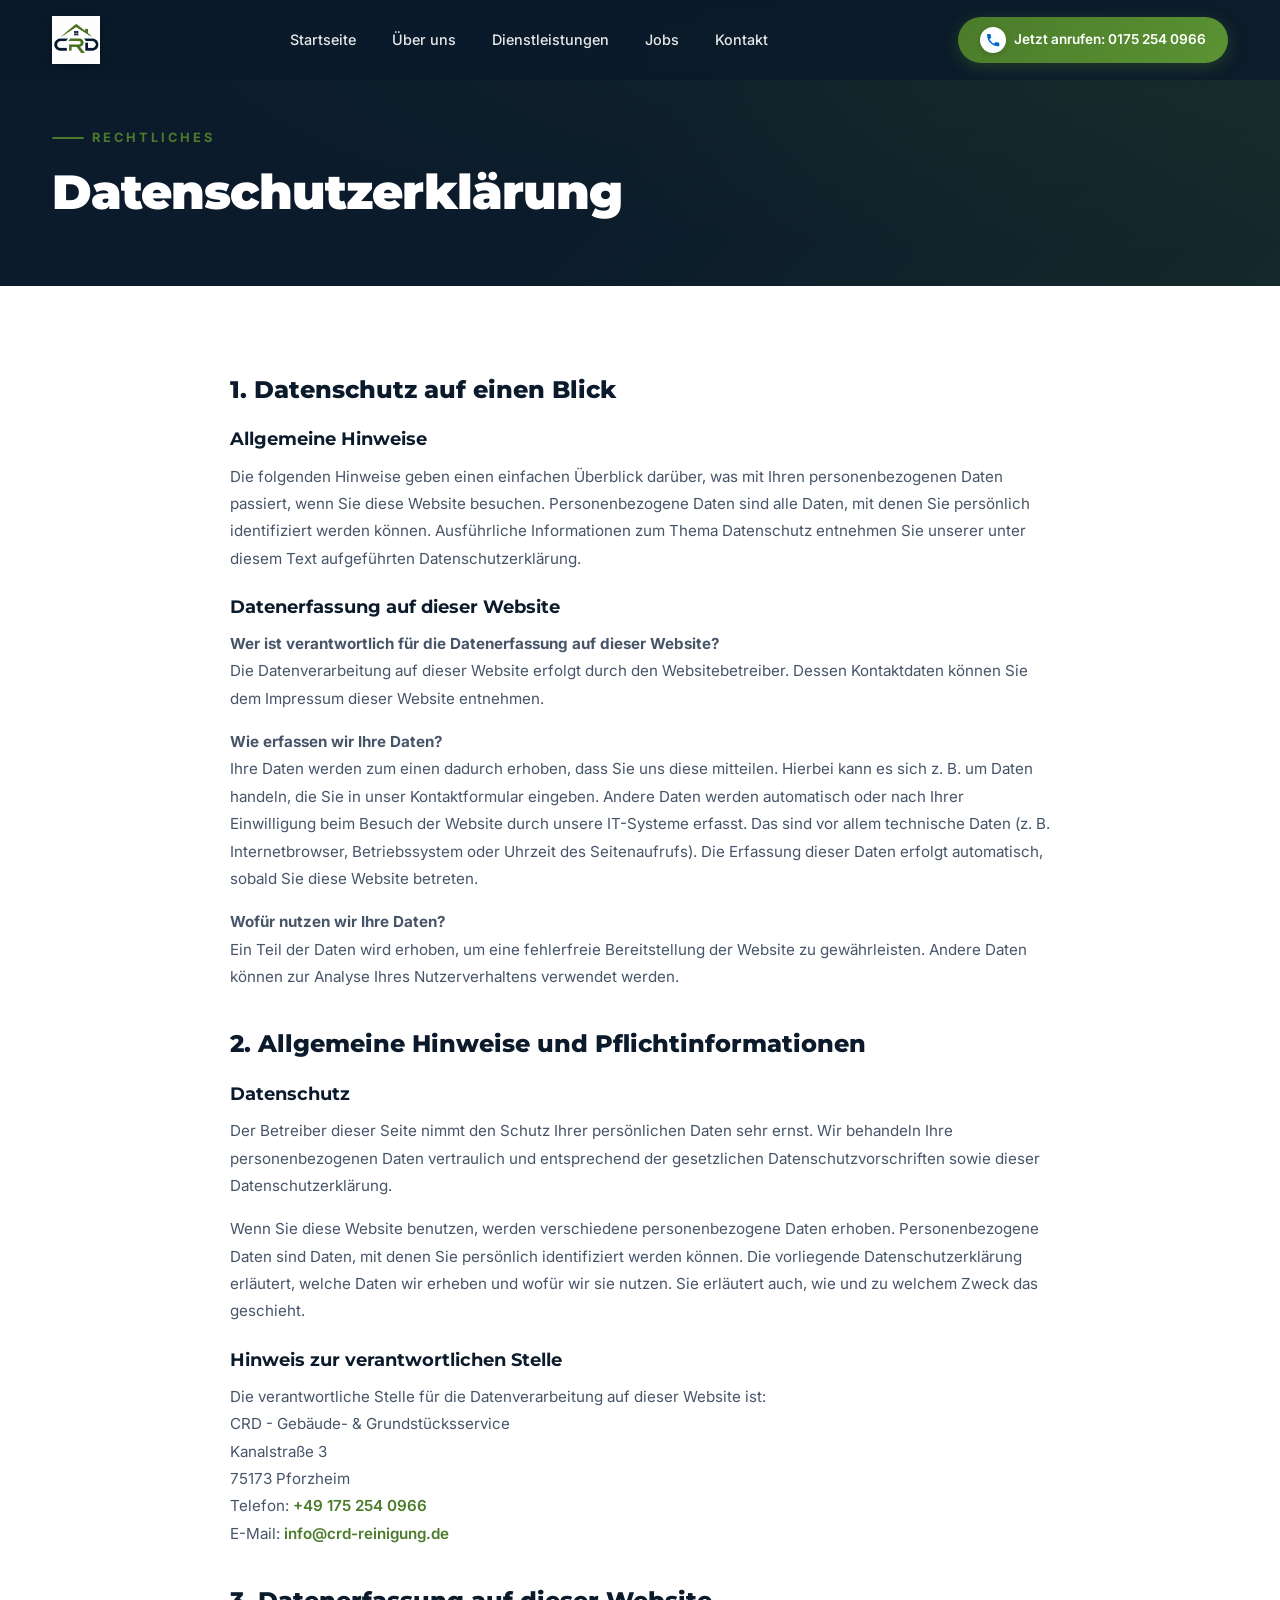
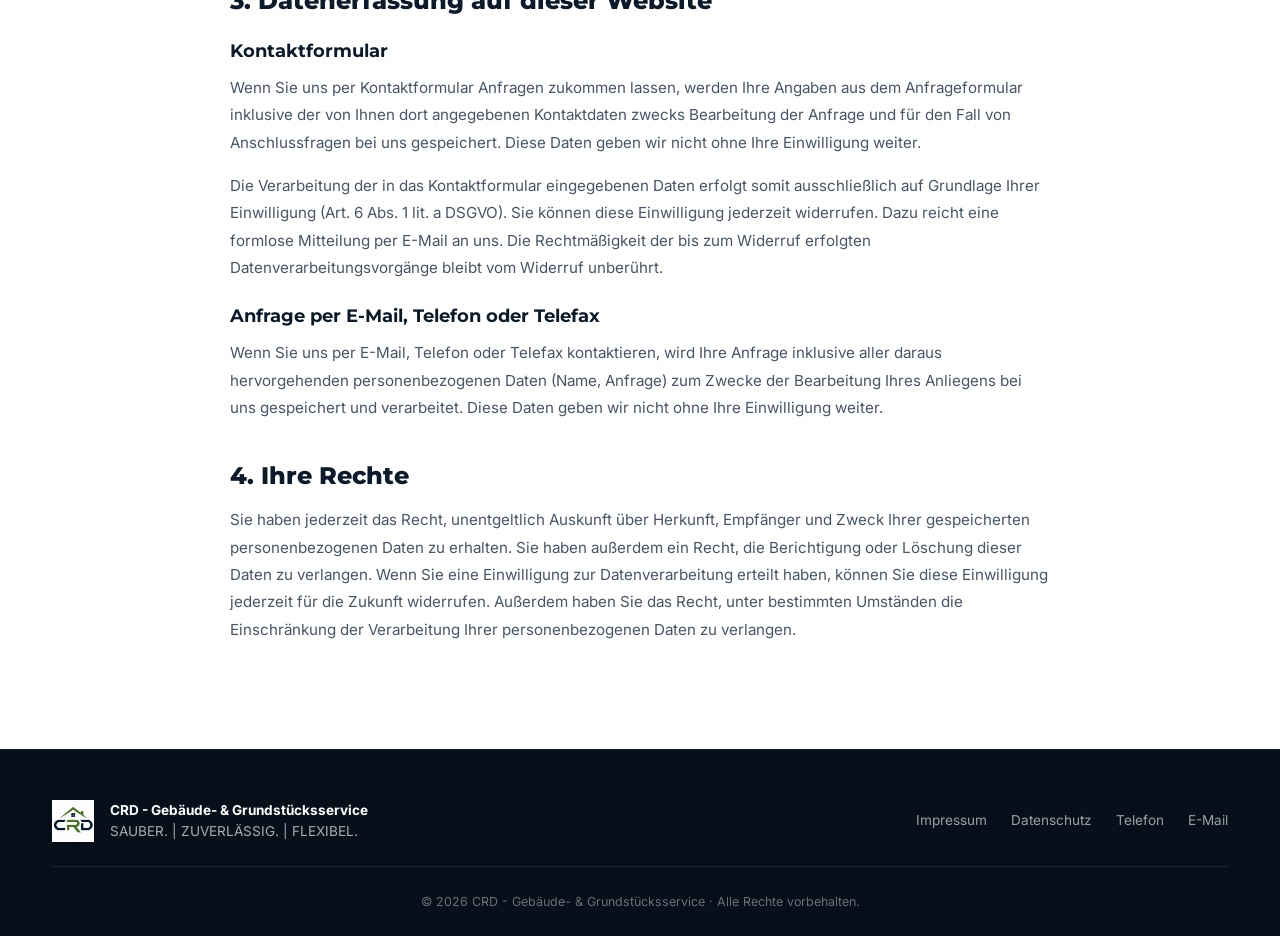
==== datenschutz.html @ 754267f4 "Add files via upload" ====
<!DOCTYPE html>
<html lang="de">
<head>
  <meta charset="UTF-8">
  <meta name="viewport" content="width=device-width, initial-scale=1.0">
  <title>Datenschutz | CRD - Gebäude- & Grundstücksservice</title>
  <meta name="description" content="Datenschutzerklärung der CRD - Gebäude- & Grundstücksservice">
  <meta name="robots" content="index, follow">

  <!-- Favicon -->
  <link rel="icon" type="image/png" href="assets/logo.png">

  <!-- Fonts -->
  <link rel="preconnect" href="https://fonts.googleapis.com">
  <link rel="preconnect" href="https://fonts.gstatic.com" crossorigin>

  <!-- Stylesheet -->
  <link rel="stylesheet" href="style.css">
</head>
<body>

  <!-- ========== HEADER / NAVIGATION ========== -->
  <header class="header" id="header">
    <div class="container">
      <a href="index.html" class="header__logo" aria-label="CRD Startseite">
        <img src="assets/logo.png" alt="CRD Gebäude- & Grundstücksservice Logo" width="180" height="52">
      </a>

      <nav class="header__nav" id="mainNav" aria-label="Hauptnavigation">
        <a href="index.html" class="header__nav-link">Startseite</a>
        <a href="index.html#ueber-uns" class="header__nav-link">Über uns</a>
        <a href="dienstleistungen.html" class="header__nav-link">Dienstleistungen</a>
        <a href="jobs.html" class="header__nav-link">Jobs</a>
        <a href="kontakt.html" class="header__nav-link">Kontakt</a>
      </nav>

      <a href="tel:+491752540966" class="header__cta" id="headerCta">
        <span class="header__cta-icon-bg">
          <svg class="icon-svg icon-phone-blue" viewBox="0 0 24 24"><path d="M6.62 10.79c1.44 2.83 3.76 5.14 6.59 6.59l2.2-2.2c.27-.27.67-.36 1.02-.24 1.12.37 2.33.57 3.57.57.55 0 1 .45 1 1V20c0 .55-.45 1-1 1-9.39 0-17-7.61-17-17 0-.55.45-1 1-1h3.5c.55 0 1 .45 1 1 0 1.25.2 2.45.57 3.57.11.35.03.74-.25 1.02l-2.2 2.2z"/></svg>
        </span>
        Jetzt anrufen: 0175 254 0966
      </a>

      <button class="header__hamburger" id="hamburger" aria-label="Menü öffnen" aria-expanded="false">
        <span></span>
        <span></span>
        <span></span>
      </button>
    </div>
  </header>

  <!-- Nav Overlay -->
  <div class="nav-overlay" id="navOverlay"></div>

  <!-- ========== SUBPAGE HERO ========== -->
  <section class="subpage-hero subpage-hero--small">
    <div class="subpage-hero__bg"></div>
    <div class="container">
      <div class="subpage-hero__content">
        <span class="section-label reveal">Rechtliches</span>
        <h1 class="subpage-hero__title reveal reveal-delay-1">Datenschutzerklärung</h1>
      </div>
    </div>
  </section>

  <!-- ========== DATENSCHUTZ CONTENT ========== -->
  <section class="legal-content">
    <div class="container">
      <div class="legal-content__inner reveal">
        <h2>1. Datenschutz auf einen Blick</h2>
        <h3>Allgemeine Hinweise</h3>
        <p>
          Die folgenden Hinweise geben einen einfachen Überblick darüber, was mit Ihren personenbezogenen Daten passiert, wenn Sie diese Website besuchen. Personenbezogene Daten sind alle Daten, mit denen Sie persönlich identifiziert werden können. Ausführliche Informationen zum Thema Datenschutz entnehmen Sie unserer unter diesem Text aufgeführten Datenschutzerklärung.
        </p>

        <h3>Datenerfassung auf dieser Website</h3>
        <p>
          <strong>Wer ist verantwortlich für die Datenerfassung auf dieser Website?</strong><br>
          Die Datenverarbeitung auf dieser Website erfolgt durch den Websitebetreiber. Dessen Kontaktdaten können Sie dem Impressum dieser Website entnehmen.
        </p>
        <p>
          <strong>Wie erfassen wir Ihre Daten?</strong><br>
          Ihre Daten werden zum einen dadurch erhoben, dass Sie uns diese mitteilen. Hierbei kann es sich z. B. um Daten handeln, die Sie in unser Kontaktformular eingeben. Andere Daten werden automatisch oder nach Ihrer Einwilligung beim Besuch der Website durch unsere IT-Systeme erfasst. Das sind vor allem technische Daten (z. B. Internetbrowser, Betriebssystem oder Uhrzeit des Seitenaufrufs). Die Erfassung dieser Daten erfolgt automatisch, sobald Sie diese Website betreten.
        </p>
        <p>
          <strong>Wofür nutzen wir Ihre Daten?</strong><br>
          Ein Teil der Daten wird erhoben, um eine fehlerfreie Bereitstellung der Website zu gewährleisten. Andere Daten können zur Analyse Ihres Nutzerverhaltens verwendet werden.
        </p>

        <h2>2. Allgemeine Hinweise und Pflichtinformationen</h2>
        <h3>Datenschutz</h3>
        <p>
          Der Betreiber dieser Seite nimmt den Schutz Ihrer persönlichen Daten sehr ernst. Wir behandeln Ihre personenbezogenen Daten vertraulich und entsprechend der gesetzlichen Datenschutzvorschriften sowie dieser Datenschutzerklärung.
        </p>
        <p>
          Wenn Sie diese Website benutzen, werden verschiedene personenbezogene Daten erhoben. Personenbezogene Daten sind Daten, mit denen Sie persönlich identifiziert werden können. Die vorliegende Datenschutzerklärung erläutert, welche Daten wir erheben und wofür wir sie nutzen. Sie erläutert auch, wie und zu welchem Zweck das geschieht.
        </p>

        <h3>Hinweis zur verantwortlichen Stelle</h3>
        <p>
          Die verantwortliche Stelle für die Datenverarbeitung auf dieser Website ist:<br>
          CRD - Gebäude- & Grundstücksservice<br>
          Kanalstraße 3<br>
          75173 Pforzheim<br>
          Telefon: <a href="tel:+491752540966">+49 175 254 0966</a><br>
          E-Mail: <a href="mailto:info@crd-reinigung.de">info@crd-reinigung.de</a>
        </p>

        <h2>3. Datenerfassung auf dieser Website</h2>
        <h3>Kontaktformular</h3>
        <p>
          Wenn Sie uns per Kontaktformular Anfragen zukommen lassen, werden Ihre Angaben aus dem Anfrageformular inklusive der von Ihnen dort angegebenen Kontaktdaten zwecks Bearbeitung der Anfrage und für den Fall von Anschlussfragen bei uns gespeichert. Diese Daten geben wir nicht ohne Ihre Einwilligung weiter.
        </p>
        <p>
          Die Verarbeitung der in das Kontaktformular eingegebenen Daten erfolgt somit ausschließlich auf Grundlage Ihrer Einwilligung (Art. 6 Abs. 1 lit. a DSGVO). Sie können diese Einwilligung jederzeit widerrufen. Dazu reicht eine formlose Mitteilung per E-Mail an uns. Die Rechtmäßigkeit der bis zum Widerruf erfolgten Datenverarbeitungsvorgänge bleibt vom Widerruf unberührt.
        </p>

        <h3>Anfrage per E-Mail, Telefon oder Telefax</h3>
        <p>
          Wenn Sie uns per E-Mail, Telefon oder Telefax kontaktieren, wird Ihre Anfrage inklusive aller daraus hervorgehenden personenbezogenen Daten (Name, Anfrage) zum Zwecke der Bearbeitung Ihres Anliegens bei uns gespeichert und verarbeitet. Diese Daten geben wir nicht ohne Ihre Einwilligung weiter.
        </p>

        <h2>4. Ihre Rechte</h2>
        <p>
          Sie haben jederzeit das Recht, unentgeltlich Auskunft über Herkunft, Empfänger und Zweck Ihrer gespeicherten personenbezogenen Daten zu erhalten. Sie haben außerdem ein Recht, die Berichtigung oder Löschung dieser Daten zu verlangen. Wenn Sie eine Einwilligung zur Datenverarbeitung erteilt haben, können Sie diese Einwilligung jederzeit für die Zukunft widerrufen. Außerdem haben Sie das Recht, unter bestimmten Umständen die Einschränkung der Verarbeitung Ihrer personenbezogenen Daten zu verlangen.
        </p>
      </div>
    </div>
  </section>

  <!-- ========== FOOTER ========== -->
  <footer class="footer" id="footer">
    <div class="container">
      <div class="footer__content">
        <div class="footer__brand">
          <img src="assets/logo.png" alt="CRD Gebäudeverwaltung Logo" width="160" height="48">
          <div class="footer__brand-text">
            <span class="footer__brand-name">CRD - Gebäude- & Grundstücksservice</span>
            SAUBER. | ZUVERLÄSSIG. | FLEXIBEL.
          </div>
        </div>
        <div class="footer__links">
          <a href="impressum.html" class="footer__link">Impressum</a>
          <a href="datenschutz.html" class="footer__link">Datenschutz</a>
          <a href="tel:+491752540966" class="footer__link">Telefon</a>
          <a href="mailto:info@crd-reinigung.de" class="footer__link">E-Mail</a>
        </div>
      </div>
      <div class="footer__bottom">
        &copy; 2026 CRD - Gebäude- & Grundstücksservice · Alle Rechte vorbehalten.
      </div>
    </div>
  </footer>

  <!-- JavaScript -->
  <script src="script.js"></script>
</body>
</html>
---- style.css ----
/* ============================================================
   CRD - Gebäude- & Grundstücksservice | Stylesheet
   ============================================================ */

/* ---------- Google Fonts ---------- */
@import url('https://fonts.googleapis.com/css2?family=Inter:wght@300;400;500;600;700;800;900&family=Montserrat:wght@400;600;700;800;900&display=swap');

/* ---------- CSS Custom Properties ---------- */
:root {
  /* Colors - Colors from CRD Logo & Brand Guide */
  --clr-primary: #0B1B2B;          /* Dark Navy Blue from logo */
  --clr-primary-dark: #06101B;
  --clr-primary-light: #162E45;
  
  --clr-accent: #4B7B2A;           /* Dark Green accent from logo */
  --clr-accent-light: #5B9334;
  --clr-accent-dark: #385D1F;
  --clr-accent-glow: rgba(75, 123, 42, 0.25);

  --clr-phone-blue: #0066CC;       /* Specific Blue for Phone Icons */
  --clr-phone-blue-hover: #0052A3;

  --clr-white: #FFFFFF;
  --clr-offwhite: #F4F6F8;
  --clr-gray-100: #EBF0F5;
  --clr-gray-200: #DFE5EB;
  --clr-gray-300: #CBD5E1;
  --clr-gray-400: #94A3B8;
  --clr-gray-500: #64748B;
  --clr-gray-600: #475569;
  --clr-gray-700: #334155;
  --clr-gray-800: #1E293B;

  --clr-text: #1E293B;
  --clr-text-light: #475569;
  --clr-text-muted: #64748B;

  /* Typography */
  --ff-heading: 'Montserrat', 'Inter', sans-serif;
  --ff-body: 'Inter', 'Segoe UI', sans-serif;

  /* Spacing */
  --section-py: clamp(4rem, 7vw, 6.5rem);
  --container-px: clamp(1rem, 4vw, 2rem);
  --container-max: 1240px;

  /* Borders & Radii */
  --radius-sm: 6px;
  --radius-md: 12px;
  --radius-lg: 20px;
  --radius-xl: 28px;
  --radius-round: 50%;

  /* Shadows */
  --shadow-sm: 0 2px 8px rgba(11, 27, 43, 0.06);
  --shadow-md: 0 4px 20px rgba(11, 27, 43, 0.08);
  --shadow-lg: 0 10px 40px rgba(11, 27, 43, 0.12);
  --shadow-xl: 0 20px 60px rgba(11, 27, 43, 0.18);
  --shadow-accent: 0 8px 32px rgba(75, 123, 42, 0.25);

  /* Transitions */
  --transition-fast: 0.2s cubic-bezier(0.4, 0, 0.2, 1);
  --transition-base: 0.3s cubic-bezier(0.4, 0, 0.2, 1);
  --transition-slow: 0.5s cubic-bezier(0.4, 0, 0.2, 1);
}

/* ---------- Reset & Base ---------- */
*,
*::before,
*::after {
  box-sizing: border-box;
  margin: 0;
  padding: 0;
}

html {
  scroll-behavior: smooth;
  scroll-padding-top: 80px;
  -webkit-font-smoothing: antialiased;
  -moz-osx-font-smoothing: grayscale;
}

body {
  font-family: var(--ff-body);
  font-size: 16px;
  line-height: 1.7;
  color: var(--clr-text);
  background: var(--clr-white);
  overflow-x: hidden;
}

img {
  max-width: 100%;
  height: auto;
  display: block;
}

a {
  text-decoration: none;
  color: inherit;
  transition: color var(--transition-fast);
}

ul {
  list-style: none;
}

h1, h2, h3, h4, h5, h6 {
  font-family: var(--ff-heading);
  font-weight: 700;
  line-height: 1.2;
  color: var(--clr-primary);
}

/* SVG Icon Helper */
.icon-svg {
  display: inline-block;
  vertical-align: middle;
  fill: currentColor;
  width: 1.2em;
  height: 1.2em;
  flex-shrink: 0;
}

.icon-phone-blue {
  color: var(--clr-phone-blue) !important;
  filter: drop-shadow(0 2px 4px rgba(0, 102, 204, 0.2));
}

.icon-mail-sharp {
  color: var(--clr-accent-light);
  filter: drop-shadow(0 2px 6px rgba(75, 123, 42, 0.3));
}

/* ---------- Utility ---------- */
.container {
  width: 100%;
  max-width: var(--container-max);
  margin: 0 auto;
  padding: 0 var(--container-px);
}

.section-label {
  display: inline-flex;
  align-items: center;
  gap: 8px;
  font-size: 0.8rem;
  font-weight: 700;
  letter-spacing: 3px;
  text-transform: uppercase;
  color: var(--clr-accent);
  margin-bottom: 1rem;
}

.section-label::before {
  content: '';
  display: inline-block;
  width: 32px;
  height: 2px;
  background: var(--clr-accent);
  border-radius: 2px;
}

.section-title {
  font-size: clamp(1.8rem, 4vw, 2.7rem);
  font-weight: 800;
  margin-bottom: 1rem;
  color: var(--clr-primary);
  letter-spacing: -0.01em;
}

.section-subtitle {
  font-size: clamp(1rem, 2vw, 1.15rem);
  color: var(--clr-text-light);
  max-width: 680px;
  line-height: 1.8;
}

.text-accent {
  color: var(--clr-accent);
}

.text-center {
  text-align: center;
}

.mx-auto {
  margin-left: auto;
  margin-right: auto;
}

/* ---------- Scroll Animations ---------- */
.reveal {
  opacity: 0;
  transform: translateY(40px);
  transition: opacity 0.7s cubic-bezier(0.4, 0, 0.2, 1),
              transform 0.7s cubic-bezier(0.4, 0, 0.2, 1);
}

.reveal.from-left {
  transform: translateX(-60px);
}

.reveal.from-right {
  transform: translateX(60px);
}

.reveal.from-bottom {
  transform: translateY(60px);
}

.reveal.scale-in {
  transform: scale(0.92);
}

.reveal.visible {
  opacity: 1;
  transform: translateY(0) translateX(0) scale(1);
}

.reveal-delay-1 { transition-delay: 0.1s; }
.reveal-delay-2 { transition-delay: 0.2s; }
.reveal-delay-3 { transition-delay: 0.3s; }
.reveal-delay-4 { transition-delay: 0.4s; }
.reveal-delay-5 { transition-delay: 0.5s; }
.reveal-delay-6 { transition-delay: 0.6s; }

/* ---------- Buttons ---------- */
.btn {
  display: inline-flex;
  align-items: center;
  justify-content: center;
  gap: 10px;
  padding: 14px 32px;
  font-family: var(--ff-body);
  font-size: 0.95rem;
  font-weight: 600;
  border: none;
  border-radius: var(--radius-xl);
  cursor: pointer;
  transition: all var(--transition-base);
  white-space: nowrap;
  min-height: 48px;
  position: relative;
  overflow: hidden;
}

.btn::before {
  content: '';
  position: absolute;
  inset: 0;
  background: linear-gradient(135deg, rgba(255,255,255,0.25), transparent);
  opacity: 0;
  transition: opacity var(--transition-fast);
}

.btn:hover::before {
  opacity: 1;
}

.btn-primary {
  background: linear-gradient(135deg, var(--clr-accent), var(--clr-accent-light));
  color: var(--clr-white);
  box-shadow: var(--shadow-accent);
}

.btn-primary:hover {
  transform: translateY(-2px);
  box-shadow: 0 12px 36px rgba(75, 123, 42, 0.4);
}

.btn-primary:active {
  transform: translateY(0);
}

.btn-outline {
  background: rgba(255, 255, 255, 0.05);
  color: var(--clr-white);
  border: 2px solid rgba(255, 255, 255, 0.4);
  backdrop-filter: blur(4px);
}

.btn-outline:hover {
  background: rgba(255, 255, 255, 0.15);
  border-color: var(--clr-white);
  transform: translateY(-2px);
}

.btn-outline-dark {
  background: transparent;
  color: var(--clr-primary);
  border: 2px solid var(--clr-gray-300);
}

.btn-outline-dark:hover {
  border-color: var(--clr-accent);
  color: var(--clr-accent);
  transform: translateY(-2px);
}

.btn-icon-mail {
  display: inline-flex;
  align-items: center;
  justify-content: center;
  width: 28px;
  height: 28px;
  background: rgba(255, 255, 255, 0.2);
  border-radius: 50%;
  box-shadow: 0 2px 8px rgba(0, 0, 0, 0.15);
  transition: transform var(--transition-fast);
}

.btn:hover .btn-icon-mail {
  transform: scale(1.1);
}

/* ============================================================
   HEADER / NAVIGATION
   ============================================================ */
.header {
  position: fixed;
  top: 0;
  left: 0;
  right: 0;
  z-index: 1000;
  transition: all var(--transition-base);
  padding: 16px 0;
  background: rgba(11, 27, 43, 0.85);
  backdrop-filter: blur(12px);
}

.header.scrolled {
  background: rgba(11, 27, 43, 0.96);
  backdrop-filter: blur(20px) saturate(180%);
  padding: 10px 0;
  box-shadow: 0 4px 30px rgba(0, 0, 0, 0.25);
}

.header .container {
  display: flex;
  align-items: center;
  justify-content: space-between;
}

.header__logo {
  display: flex;
  align-items: center;
}

.header__logo img {
  height: 48px;
  width: auto;
  transition: height var(--transition-base);
  filter: drop-shadow(0 2px 6px rgba(0,0,0,0.3));
}

.header.scrolled .header__logo img {
  height: 40px;
}

.header__nav {
  display: flex;
  align-items: center;
  gap: 4px;
}

.header__nav-link {
  font-size: 0.9rem;
  font-weight: 500;
  color: rgba(255, 255, 255, 0.9);
  padding: 8px 16px;
  border-radius: var(--radius-sm);
  transition: all var(--transition-fast);
  position: relative;
}

.header__nav-link:hover,
.header__nav-link.active {
  color: var(--clr-white);
  background: rgba(255, 255, 255, 0.12);
}

.header__nav-link::after {
  content: '';
  position: absolute;
  bottom: 2px;
  left: 50%;
  width: 0;
  height: 2px;
  background: var(--clr-accent-light);
  transition: all var(--transition-base);
  transform: translateX(-50%);
  border-radius: 2px;
}

.header__nav-link:hover::after,
.header__nav-link.active::after {
  width: 60%;
}

.header__cta {
  display: inline-flex;
  align-items: center;
  gap: 8px;
  padding: 10px 22px;
  background: linear-gradient(135deg, var(--clr-accent), var(--clr-accent-light));
  color: var(--clr-white);
  font-weight: 600;
  font-size: 0.85rem;
  border-radius: var(--radius-xl);
  transition: all var(--transition-base);
  box-shadow: 0 4px 16px rgba(75, 123, 42, 0.35);
  white-space: nowrap;
}

.header__cta:hover {
  transform: translateY(-2px);
  box-shadow: 0 8px 26px rgba(75, 123, 42, 0.45);
}

.header__cta-icon-bg {
  display: inline-flex;
  align-items: center;
  justify-content: center;
  width: 26px;
  height: 26px;
  background: var(--clr-white);
  border-radius: 50%;
  box-shadow: 0 2px 6px rgba(0, 0, 0, 0.15);
}

/* Mobile Menu Toggle */
.header__hamburger {
  display: none;
  flex-direction: column;
  gap: 5px;
  background: none;
  border: none;
  cursor: pointer;
  padding: 8px;
  z-index: 1001;
}

.header__hamburger span {
  display: block;
  width: 26px;
  height: 2px;
  background: var(--clr-white);
  border-radius: 2px;
  transition: all var(--transition-base);
}

.header__hamburger.active span:nth-child(1) {
  transform: rotate(45deg) translate(5px, 5px);
}

.header__hamburger.active span:nth-child(2) {
  opacity: 0;
  transform: scaleX(0);
}

.header__hamburger.active span:nth-child(3) {
  transform: rotate(-45deg) translate(5px, -5px);
}

/* ============================================================
   HERO SECTION
   ============================================================ */
.hero {
  position: relative;
  min-height: 100vh;
  display: flex;
  align-items: center;
  background: var(--clr-primary);
  overflow: hidden;
}

.hero__bg {
  position: absolute;
  inset: 0;
  z-index: 0;
}

.hero__bg img {
  width: 100%;
  height: 100%;
  object-fit: cover;
  opacity: 0.32;
  filter: contrast(1.1) brightness(0.65);
}

.hero__overlay {
  position: absolute;
  inset: 0;
  background: linear-gradient(
    135deg,
    rgba(11, 27, 43, 0.94) 0%,
    rgba(11, 27, 43, 0.8) 50%,
    rgba(75, 123, 42, 0.2) 100%
  );
  z-index: 1;
}

.hero__content {
  position: relative;
  z-index: 2;
  max-width: 820px;
  padding-top: 110px;
  padding-bottom: 60px;
}

.hero__badge {
  display: inline-flex;
  align-items: center;
  gap: 8px;
  padding: 8px 20px;
  background: rgba(75, 123, 42, 0.2);
  border: 1px solid rgba(91, 147, 52, 0.35);
  border-radius: var(--radius-xl);
  color: var(--clr-accent-light);
  font-size: 0.82rem;
  font-weight: 700;
  letter-spacing: 2px;
  text-transform: uppercase;
  margin-bottom: 1.5rem;
  backdrop-filter: blur(8px);
}

.hero__badge-dot {
  width: 8px;
  height: 8px;
  background: var(--clr-accent-light);
  border-radius: 50%;
  animation: pulse 2s ease-in-out infinite;
}

@keyframes pulse {
  0%, 100% { opacity: 1; transform: scale(1); }
  50% { opacity: 0.4; transform: scale(1.5); }
}

.hero__title {
  font-size: clamp(2rem, 4.5vw, 3.4rem);
  font-weight: 900;
  color: var(--clr-white);
  line-height: 1.15;
  margin-bottom: 1.5rem;
  letter-spacing: -0.02em;
}

.hero__title-highlight {
  background: linear-gradient(135deg, var(--clr-accent-light), #7CB342);
  -webkit-background-clip: text;
  -webkit-text-fill-color: transparent;
  background-clip: text;
}

.hero__subtitle {
  font-size: clamp(1rem, 2vw, 1.2rem);
  color: rgba(255, 255, 255, 0.82);
  line-height: 1.8;
  margin-bottom: 2.5rem;
  max-width: 620px;
}

.hero__actions {
  display: flex;
  flex-wrap: wrap;
  gap: 16px;
  margin-bottom: 3rem;
}

.hero__stats {
  display: flex;
  gap: 48px;
  padding-top: 2rem;
  border-top: 1px solid rgba(255, 255, 255, 0.12);
}

.hero__stat {
  text-align: left;
}

.hero__stat-number {
  font-family: var(--ff-heading);
  font-size: 2rem;
  font-weight: 800;
  color: var(--clr-accent-light);
  display: block;
}

.hero__stat-label {
  font-size: 0.8rem;
  color: rgba(255, 255, 255, 0.6);
  text-transform: uppercase;
  letter-spacing: 1px;
  margin-top: 4px;
}

/* ============================================================
   ABOUT & ADVANTAGES COMBINED SECTION
   ============================================================ */
.about {
  padding: var(--section-py) 0;
  background: var(--clr-white);
}

.about__intro-grid {
  display: grid;
  grid-template-columns: 1fr 1.1fr;
  gap: 60px;
  align-items: center;
  margin-bottom: 5rem;
}

.about__image-wrapper {
  position: relative;
}

.about__image {
  border-radius: var(--radius-lg);
  overflow: hidden;
  box-shadow: var(--shadow-lg);
  position: relative;
}

.about__image img {
  width: 100%;
  height: 420px;
  object-fit: cover;
}

.about__image-accent {
  position: absolute;
  bottom: -20px;
  right: -20px;
  width: 150px;
  height: 150px;
  background: linear-gradient(135deg, var(--clr-primary), var(--clr-primary-light));
  border: 3px solid var(--clr-accent);
  border-radius: var(--radius-lg);
  display: flex;
  flex-direction: column;
  align-items: center;
  justify-content: center;
  color: var(--clr-white);
  box-shadow: var(--shadow-xl);
  z-index: 2;
  text-align: center;
  padding: 12px;
}

.about__image-accent-number {
  font-family: var(--ff-heading);
  font-size: 2rem;
  font-weight: 900;
  line-height: 1;
  color: var(--clr-accent-light);
}

.about__image-accent-text {
  font-size: 0.75rem;
  font-weight: 700;
  text-transform: uppercase;
  letter-spacing: 1px;
  margin-top: 6px;
  color: var(--clr-gray-200);
}

.about__content {
  padding-left: 10px;
}

.about__text-highlight {
  font-size: 1.08rem;
  color: var(--clr-primary);
  font-weight: 500;
  line-height: 1.9;
  margin-bottom: 1.5rem;
}

/* Integrated Advantages Grid inside About */
.about__advantages {
  margin-top: 3.5rem;
  padding-top: 3.5rem;
  border-top: 1px solid var(--clr-gray-200);
}

.about__advantages-title {
  font-size: 1.6rem;
  font-weight: 800;
  color: var(--clr-primary);
  margin-bottom: 2rem;
  text-align: center;
}

.advantages-grid {
  display: grid;
  grid-template-columns: repeat(auto-fill, minmax(320px, 1fr));
  gap: 24px;
}

.advantage-card {
  background: var(--clr-offwhite);
  border: 1px solid var(--clr-gray-200);
  border-radius: var(--radius-md);
  padding: 28px 24px;
  transition: all var(--transition-base);
}

.advantage-card:hover {
  transform: translateY(-4px);
  box-shadow: var(--shadow-md);
  border-color: var(--clr-accent);
  background: var(--clr-white);
}

.advantage-card__header {
  display: flex;
  align-items: center;
  gap: 14px;
  margin-bottom: 12px;
}

.advantage-card__icon {
  width: 44px;
  height: 44px;
  background: linear-gradient(135deg, rgba(75, 123, 42, 0.12), rgba(75, 123, 42, 0.04));
  border-radius: var(--radius-sm);
  display: flex;
  align-items: center;
  justify-content: center;
  font-size: 1.25rem;
  color: var(--clr-accent);
  border: 1px solid rgba(75, 123, 42, 0.2);
  flex-shrink: 0;
}

.advantage-card__title {
  font-size: 1.05rem;
  font-weight: 700;
  color: var(--clr-primary);
}

.advantage-card__text {
  font-size: 0.9rem;
  color: var(--clr-text-light);
  line-height: 1.65;
}

/* ============================================================
   SPECIALTIES SECTION
   ============================================================ */
.specialties {
  padding: var(--section-py) 0;
  background: var(--clr-offwhite);
}

.specialties__layout {
  display: grid;
  grid-template-columns: 1fr 1.1fr;
  gap: 56px;
  align-items: center;
}

.specialties__text {
  font-size: 1.05rem;
  color: var(--clr-text-light);
  line-height: 1.85;
  margin-top: 1rem;
}

.specialties__text strong {
  color: var(--clr-primary);
  font-weight: 600;
}

.specialties__media-grid {
  display: grid;
  grid-template-columns: 1fr 1fr;
  gap: 20px;
}

.specialties__media-item {
  margin: 0;
}

.specialties__media-image {
  border-radius: var(--radius-lg);
  overflow: hidden;
  box-shadow: var(--shadow-lg);
  border: 1px solid var(--clr-gray-200);
}

.specialties__media-image img {
  width: 100%;
  height: 220px;
  object-fit: cover;
  transition: transform var(--transition-slow);
}

.specialties__media-item:hover .specialties__media-image img {
  transform: scale(1.04);
}

.specialties__media-caption {
  margin-top: 12px;
  font-size: 0.85rem;
  font-weight: 600;
  color: var(--clr-primary);
  line-height: 1.5;
  text-align: center;
}

/* ============================================================
   ADVANTAGES SECTION (standalone)
   ============================================================ */
.advantages {
  padding: var(--section-py) 0;
  background: var(--clr-white);
}

.advantages .about__advantages {
  margin-top: 0;
  padding-top: 0;
  border-top: none;
}

/* ============================================================
   SERVICES SECTION
   ============================================================ */
.services {
  padding: var(--section-py) 0;
  background: var(--clr-offwhite);
  position: relative;
}

.services__header {
  text-align: center;
  margin-bottom: 3.5rem;
}

.services__header .section-subtitle {
  margin: 0 auto;
}

.services__grid {
  display: grid;
  grid-template-columns: repeat(auto-fill, minmax(340px, 1fr));
  gap: 24px;
}

.service-card {
  background: var(--clr-white);
  border-radius: var(--radius-lg);
  padding: 36px 30px;
  transition: all var(--transition-base);
  border: 1px solid var(--clr-gray-200);
  position: relative;
  overflow: hidden;
  display: flex;
  flex-direction: column;
}

.service-card::before {
  content: '';
  position: absolute;
  top: 0;
  left: 0;
  right: 0;
  height: 4px;
  background: linear-gradient(90deg, var(--clr-accent), var(--clr-accent-light));
  transform: scaleX(0);
  transform-origin: left;
  transition: transform var(--transition-base);
}

.service-card:hover {
  transform: translateY(-6px);
  box-shadow: var(--shadow-xl);
  border-color: transparent;
}

.service-card:hover::before {
  transform: scaleX(1);
}

.service-card__icon {
  width: 60px;
  height: 60px;
  background: linear-gradient(135deg, rgba(75, 123, 42, 0.1), rgba(75, 123, 42, 0.03));
  border-radius: var(--radius-md);
  display: flex;
  align-items: center;
  justify-content: center;
  font-size: 1.75rem;
  margin-bottom: 1.25rem;
  transition: all var(--transition-base);
  border: 1px solid rgba(75, 123, 42, 0.15);
}

.service-card:hover .service-card__icon {
  background: linear-gradient(135deg, var(--clr-accent), var(--clr-accent-light));
  border-color: transparent;
  color: var(--clr-white);
  box-shadow: var(--shadow-accent);
  transform: scale(1.05);
}

.service-card__title {
  font-size: 1.18rem;
  font-weight: 700;
  margin-bottom: 0.75rem;
  color: var(--clr-primary);
}

.service-card__text {
  font-size: 0.92rem;
  color: var(--clr-text-light);
  line-height: 1.7;
  flex-grow: 1;
}

.service-card__footer {
  margin-top: 1.25rem;
  padding-top: 1rem;
  border-top: 1px solid var(--clr-gray-100);
}

.service-card__link {
  display: inline-flex;
  align-items: center;
  gap: 6px;
  font-size: 0.88rem;
  font-weight: 600;
  color: var(--clr-accent);
  transition: gap var(--transition-fast);
}

.service-card:hover .service-card__link {
  gap: 10px;
}

/* ============================================================
   JOBS SECTION (NEW)
   ============================================================ */
.jobs {
  padding: var(--section-py) 0;
  background: var(--clr-primary);
  color: var(--clr-white);
  position: relative;
  overflow: hidden;
}

.jobs__deco {
  position: absolute;
  border-radius: 50%;
  opacity: 0.05;
  background: var(--clr-accent);
  width: 400px;
  height: 400px;
  top: -100px;
  right: -100px;
}

.jobs .section-label {
  color: var(--clr-accent-light);
}

.jobs .section-label::before {
  background: var(--clr-accent-light);
}

.jobs .section-title {
  color: var(--clr-white);
}

.jobs .section-subtitle {
  color: rgba(255, 255, 255, 0.75);
}

.jobs__grid {
  display: grid;
  grid-template-columns: 1fr 1fr;
  gap: 40px;
  margin-top: 3.5rem;
  align-items: center;
}

.jobs__card {
  background: rgba(255, 255, 255, 0.06);
  border: 1px solid rgba(255, 255, 255, 0.12);
  border-radius: var(--radius-lg);
  padding: 40px;
  backdrop-filter: blur(10px);
}

.jobs__card-title {
  font-size: 1.4rem;
  color: var(--clr-white);
  margin-bottom: 1rem;
}

.jobs__card-text {
  font-size: 0.95rem;
  color: rgba(255, 255, 255, 0.8);
  line-height: 1.8;
  margin-bottom: 1.5rem;
}

.jobs__list {
  margin-bottom: 2rem;
}

.jobs__list-item {
  display: flex;
  align-items: center;
  gap: 10px;
  font-size: 0.92rem;
  color: rgba(255, 255, 255, 0.9);
  margin-bottom: 10px;
}

.jobs__list-icon {
  color: var(--clr-accent-light);
  font-weight: bold;
}

/* ============================================================
   CONTACT SECTION
   ============================================================ */
.contact {
  padding: var(--section-py) 0;
  background: var(--clr-offwhite);
}

.contact__grid {
  display: grid;
  grid-template-columns: 1fr 1.25fr;
  gap: 48px;
  align-items: start;
}

/* Modern Contact Info Card */
.contact__info-card {
  background: var(--clr-white);
  border-radius: var(--radius-lg);
  padding: 40px;
  box-shadow: var(--shadow-lg);
  border: 1px solid var(--clr-gray-200);
}

.contact__logo-wrapper {
  margin-bottom: 2rem;
  padding-bottom: 1.5rem;
  border-bottom: 1px solid var(--clr-gray-200);
}

.contact__logo-wrapper img {
  height: 52px;
  width: auto;
}

.contact__info-title {
  font-size: 1.25rem;
  font-weight: 700;
  color: var(--clr-primary);
  margin-bottom: 1.5rem;
}

.contact__info-list {
  display: flex;
  flex-direction: column;
  gap: 20px;
}

.contact__info-item {
  display: flex;
  align-items: flex-start;
  gap: 16px;
}

.contact__info-icon-box {
  width: 48px;
  height: 48px;
  background: linear-gradient(135deg, var(--clr-offwhite), var(--clr-gray-100));
  border-radius: var(--radius-md);
  display: flex;
  align-items: center;
  justify-content: center;
  flex-shrink: 0;
  border: 1px solid var(--clr-gray-200);
  box-shadow: var(--shadow-sm);
}

.contact__info-label {
  font-size: 0.78rem;
  color: var(--clr-text-muted);
  text-transform: uppercase;
  letter-spacing: 1px;
  font-weight: 700;
  margin-bottom: 2px;
}

.contact__info-val {
  font-size: 1rem;
  font-weight: 600;
  color: var(--clr-primary);
}

.contact__info-val a {
  color: var(--clr-primary);
  transition: color var(--transition-fast);
}

.contact__info-val a:hover {
  color: var(--clr-accent);
}

/* Form Styling */
.contact__form-wrapper {
  background: var(--clr-white);
  border-radius: var(--radius-lg);
  padding: 40px;
  box-shadow: var(--shadow-lg);
  border: 1px solid var(--clr-gray-200);
}

.contact__form-title {
  font-size: 1.4rem;
  font-weight: 700;
  margin-bottom: 0.5rem;
  color: var(--clr-primary);
}

.contact__form-subtitle {
  font-size: 0.9rem;
  color: var(--clr-text-muted);
  margin-bottom: 2rem;
}

.form-row {
  display: grid;
  grid-template-columns: 1fr 1fr;
  gap: 16px;
  margin-bottom: 16px;
}

.form-group {
  margin-bottom: 16px;
}

.form-group label {
  display: block;
  font-size: 0.82rem;
  font-weight: 600;
  color: var(--clr-text);
  margin-bottom: 6px;
}

.form-group label span {
  color: var(--clr-accent);
}

.form-control {
  width: 100%;
  padding: 12px 16px;
  font-family: var(--ff-body);
  font-size: 0.92rem;
  color: var(--clr-text);
  background: var(--clr-offwhite);
  border: 2px solid var(--clr-gray-200);
  border-radius: var(--radius-md);
  transition: all var(--transition-fast);
  outline: none;
}

.form-control:focus {
  border-color: var(--clr-accent);
  background: var(--clr-white);
  box-shadow: 0 0 0 4px var(--clr-accent-glow);
}

textarea.form-control {
  resize: vertical;
  min-height: 120px;
}

select.form-control {
  cursor: pointer;
  appearance: none;
  background-image: url("data:image/svg+xml,%3Csvg xmlns='http://www.w3.org/2000/svg' width='12' height='12' viewBox='0 0 24 24' fill='none' stroke='%236c757d' stroke-width='2' stroke-linecap='round' stroke-linejoin='round'%3E%3Cpath d='M6 9l6 6 6-6'/%3E%3C/svg%3E");
  background-repeat: no-repeat;
  background-position: right 14px center;
  padding-right: 40px;
}

.form-submit {
  margin-top: 8px;
}

.form-submit .btn {
  width: 100%;
  padding: 16px;
  font-size: 1rem;
}

/* Form Success */
.form-success {
  display: none;
  text-align: center;
  padding: 40px 20px;
}

.form-success.show {
  display: block;
  animation: fadeInUp 0.5s ease-out;
}

.form-success__icon {
  font-size: 3rem;
  margin-bottom: 1rem;
}

/* ============================================================
   FLOATING EMAIL WIDGET
   ============================================================ */
.floating-widget {
  position: fixed;
  bottom: 28px;
  right: 28px;
  z-index: 999;
}

.floating-widget__btn {
  width: 60px;
  height: 60px;
  border-radius: var(--radius-round);
  background: linear-gradient(135deg, var(--clr-accent), var(--clr-accent-light));
  color: var(--clr-white);
  border: none;
  cursor: pointer;
  display: flex;
  align-items: center;
  justify-content: center;
  font-size: 1.4rem;
  box-shadow: 0 6px 24px rgba(75, 123, 42, 0.45);
  transition: all var(--transition-base);
  position: relative;
}

.floating-widget__btn:hover {
  transform: scale(1.1) translateY(-2px);
  box-shadow: 0 10px 36px rgba(75, 123, 42, 0.55);
}

.floating-widget__btn::before {
  content: '';
  position: absolute;
  inset: -4px;
  border-radius: var(--radius-round);
  background: linear-gradient(135deg, var(--clr-accent), var(--clr-accent-light));
  opacity: 0.3;
  animation: widgetPulse 2.5s ease-in-out infinite;
  z-index: -1;
}

@keyframes widgetPulse {
  0%, 100% { transform: scale(1); opacity: 0.35; }
  50% { transform: scale(1.25); opacity: 0; }
}

.floating-widget__tooltip {
  position: absolute;
  right: 72px;
  top: 50%;
  transform: translateY(-50%);
  background: var(--clr-primary);
  color: var(--clr-white);
  padding: 8px 16px;
  border-radius: var(--radius-sm);
  font-size: 0.8rem;
  font-weight: 600;
  white-space: nowrap;
  opacity: 0;
  pointer-events: none;
  transition: all var(--transition-base);
  box-shadow: var(--shadow-md);
}

.floating-widget__tooltip::after {
  content: '';
  position: absolute;
  top: 50%;
  right: -6px;
  transform: translateY(-50%);
  border-left: 6px solid var(--clr-primary);
  border-top: 6px solid transparent;
  border-bottom: 6px solid transparent;
}

.floating-widget__btn:hover + .floating-widget__tooltip,
.floating-widget:hover .floating-widget__tooltip {
  opacity: 1;
  transform: translateY(-50%) translateX(-4px);
}

/* ============================================================
   SUBPAGE HERO
   ============================================================ */
.subpage-hero {
  position: relative;
  padding: 140px 0 60px;
  background: var(--clr-primary);
  overflow: hidden;
}

.subpage-hero--small {
  padding: 120px 0 50px;
}

.subpage-hero__bg {
  position: absolute;
  inset: 0;
  background: linear-gradient(
    135deg,
    rgba(11, 27, 43, 0.95) 0%,
    rgba(11, 27, 43, 0.85) 50%,
    rgba(75, 123, 42, 0.15) 100%
  );
  z-index: 0;
}

.subpage-hero__bg::before {
  content: '';
  position: absolute;
  inset: 0;
  background: radial-gradient(ellipse at 80% 20%, rgba(75, 123, 42, 0.1) 0%, transparent 60%);
}

.subpage-hero__content {
  position: relative;
  z-index: 1;
  max-width: 780px;
}

.subpage-hero__title {
  font-size: clamp(2rem, 4vw, 3rem);
  font-weight: 900;
  color: var(--clr-white);
  line-height: 1.15;
  margin-bottom: 1rem;
  letter-spacing: -0.02em;
}

.subpage-hero__text {
  font-size: clamp(1rem, 2vw, 1.15rem);
  color: rgba(255, 255, 255, 0.82);
  line-height: 1.8;
  max-width: 620px;
}

/* ============================================================
   LEGAL CONTENT (Impressum / Datenschutz)
   ============================================================ */
.legal-content {
  padding: var(--section-py) 0;
  background: var(--clr-white);
}

.legal-content__inner {
  max-width: 820px;
  margin: 0 auto;
}

.legal-content__inner h2 {
  font-size: 1.5rem;
  font-weight: 800;
  color: var(--clr-primary);
  margin-top: 2.5rem;
  margin-bottom: 1rem;
}

.legal-content__inner h2:first-child {
  margin-top: 0;
}

.legal-content__inner h3 {
  font-size: 1.15rem;
  font-weight: 700;
  color: var(--clr-primary);
  margin-top: 1.5rem;
  margin-bottom: 0.75rem;
}

.legal-content__inner p {
  font-size: 0.95rem;
  color: var(--clr-text-light);
  line-height: 1.8;
  margin-bottom: 1rem;
}

.legal-content__inner a {
  color: var(--clr-accent);
  font-weight: 600;
}

.legal-content__inner a:hover {
  text-decoration: underline;
}

/* ============================================================
   CTA SECTION (Subpages)
   ============================================================ */
.cta-section {
  padding: var(--section-py) 0;
  background: var(--clr-offwhite);
  text-align: center;
}

.cta-section__content {
  max-width: 620px;
  margin: 0 auto;
}

.cta-section__title {
  font-size: clamp(1.5rem, 3vw, 2rem);
  font-weight: 800;
  color: var(--clr-primary);
  margin-bottom: 1rem;
}

.cta-section__text {
  font-size: 1.05rem;
  color: var(--clr-text-light);
  line-height: 1.8;
  margin-bottom: 2rem;
}

/* ============================================================
   FOOTER
   ============================================================ */
.footer {
  background: var(--clr-primary-dark);
  color: rgba(255, 255, 255, 0.65);
  padding: 50px 0 24px;
  border-top: 1px solid rgba(255, 255, 255, 0.08);
}

.footer__content {
  display: flex;
  align-items: center;
  justify-content: space-between;
  flex-wrap: wrap;
  gap: 24px;
  padding-bottom: 24px;
  border-bottom: 1px solid rgba(255, 255, 255, 0.08);
}

.footer__brand {
  display: flex;
  align-items: center;
  gap: 16px;
}

.footer__brand img {
  height: 42px;
  width: auto;
  filter: drop-shadow(0 2px 4px rgba(0,0,0,0.4));
}

.footer__brand-text {
  font-size: 0.85rem;
  line-height: 1.5;
}

.footer__brand-name {
  font-weight: 700;
  color: var(--clr-white);
  display: block;
}

.footer__links {
  display: flex;
  gap: 24px;
}

.footer__link {
  font-size: 0.85rem;
  color: rgba(255, 255, 255, 0.6);
  transition: color var(--transition-fast);
}

.footer__link:hover {
  color: var(--clr-accent-light);
}

.footer__bottom {
  padding-top: 24px;
  text-align: center;
  font-size: 0.78rem;
  color: rgba(255, 255, 255, 0.4);
}

/* ============================================================
   RESPONSIVE
   ============================================================ */
@media (max-width: 992px) {
  .header__nav {
    position: fixed;
    top: 0;
    right: -100%;
    width: 300px;
    height: 100vh;
    background: var(--clr-primary);
    flex-direction: column;
    align-items: flex-start;
    justify-content: center;
    padding: 32px;
    gap: 8px;
    transition: right var(--transition-base);
    box-shadow: -8px 0 40px rgba(0,0,0,0.4);
  }

  .header__nav.open {
    right: 0;
  }

  .header__nav-link {
    font-size: 1.05rem;
    padding: 12px 16px;
    width: 100%;
  }

  .header__cta {
    display: none;
  }

  .header__hamburger {
    display: flex;
  }

  .about__intro-grid {
    grid-template-columns: 1fr;
    gap: 40px;
  }

  .specialties__layout {
    grid-template-columns: 1fr;
    gap: 40px;
  }

  .jobs__grid {
    grid-template-columns: 1fr;
  }

  .contact__grid {
    grid-template-columns: 1fr;
  }
}

@media (max-width: 640px) {
  .hero__actions {
    flex-direction: column;
  }

  .hero__actions .btn {
    width: 100%;
  }

  .hero__stats {
    flex-direction: column;
    gap: 20px;
  }

  .services__grid,
  .advantages-grid,
  .specialties__media-grid {
    grid-template-columns: 1fr;
  }

  .form-row {
    grid-template-columns: 1fr;
  }

  .contact__form-wrapper,
  .contact__info-card {
    padding: 24px;
  }

  .footer__content {
    flex-direction: column;
    text-align: center;
  }

  .footer__links {
    flex-direction: column;
    gap: 12px;
  }
}

.nav-overlay {
  display: none;
  position: fixed;
  inset: 0;
  background: rgba(0, 0, 0, 0.6);
  z-index: 998;
}

.nav-overlay.show {
  display: block;
}
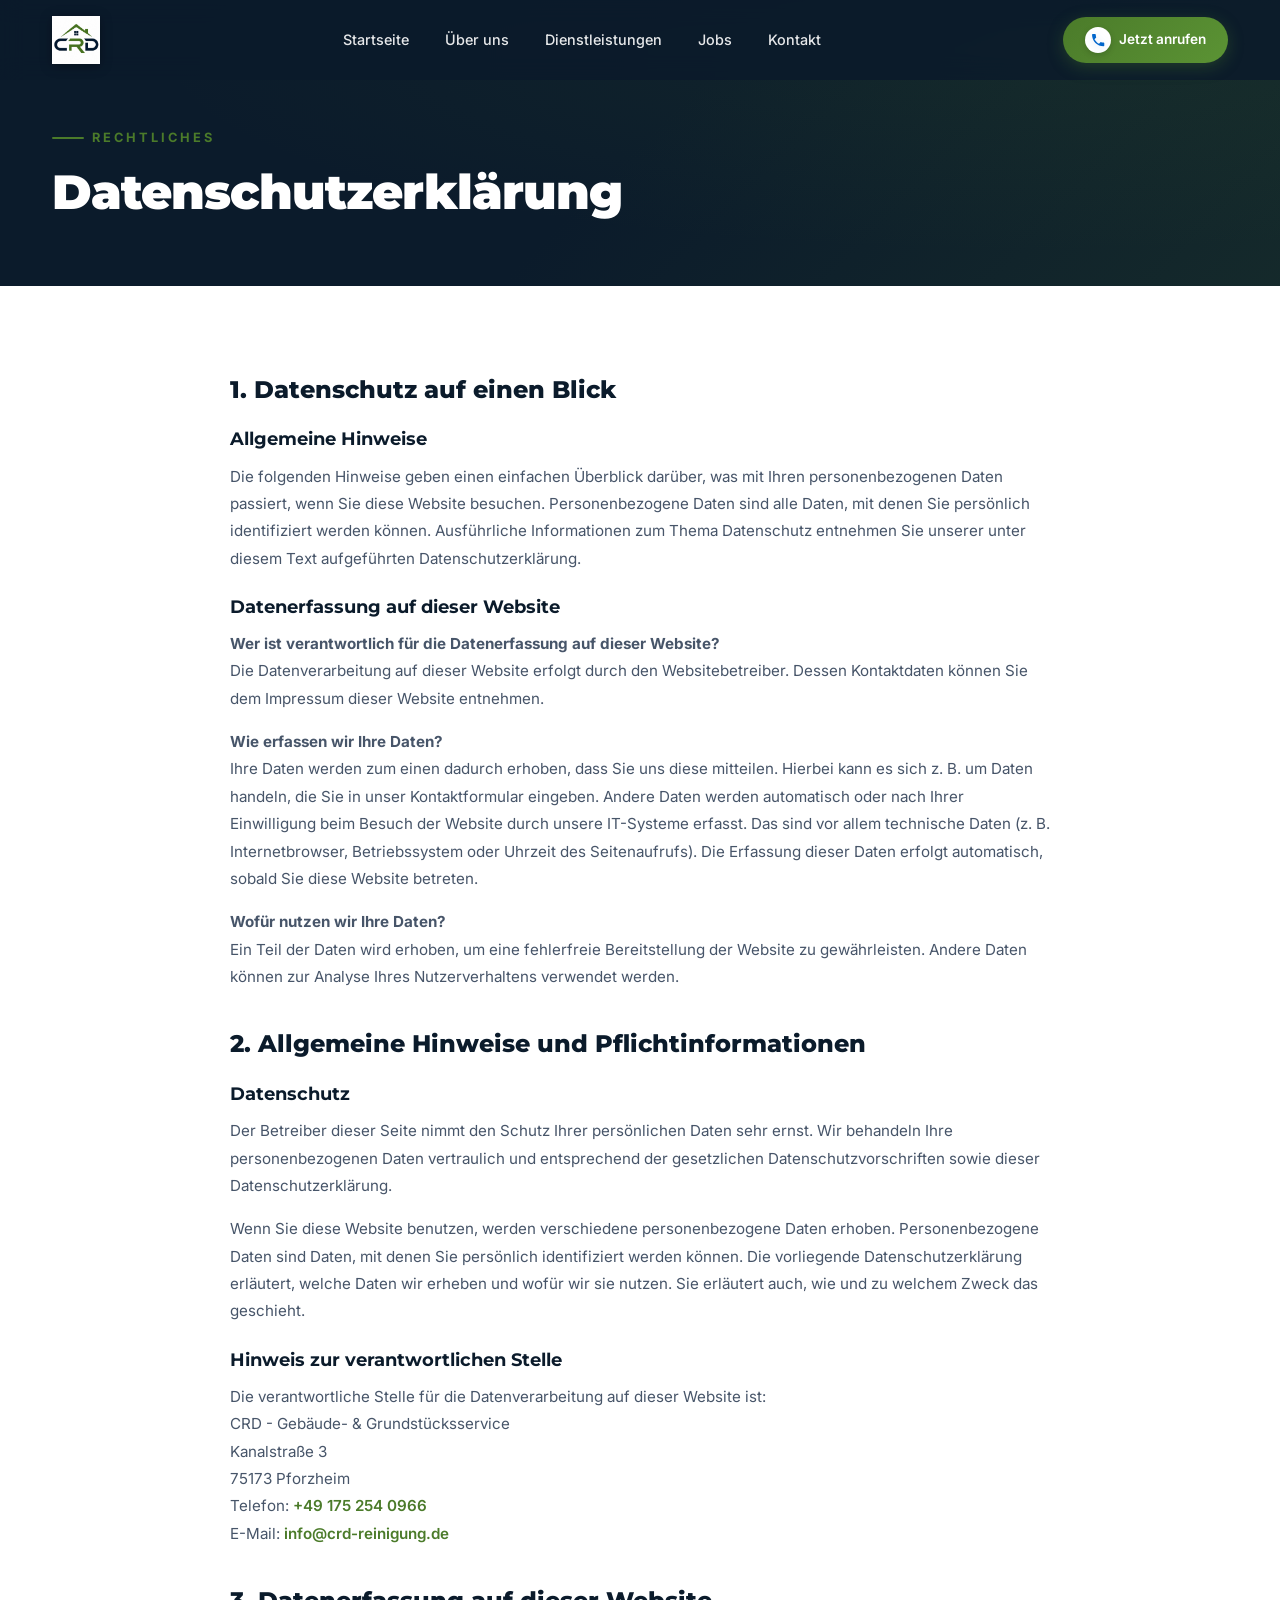
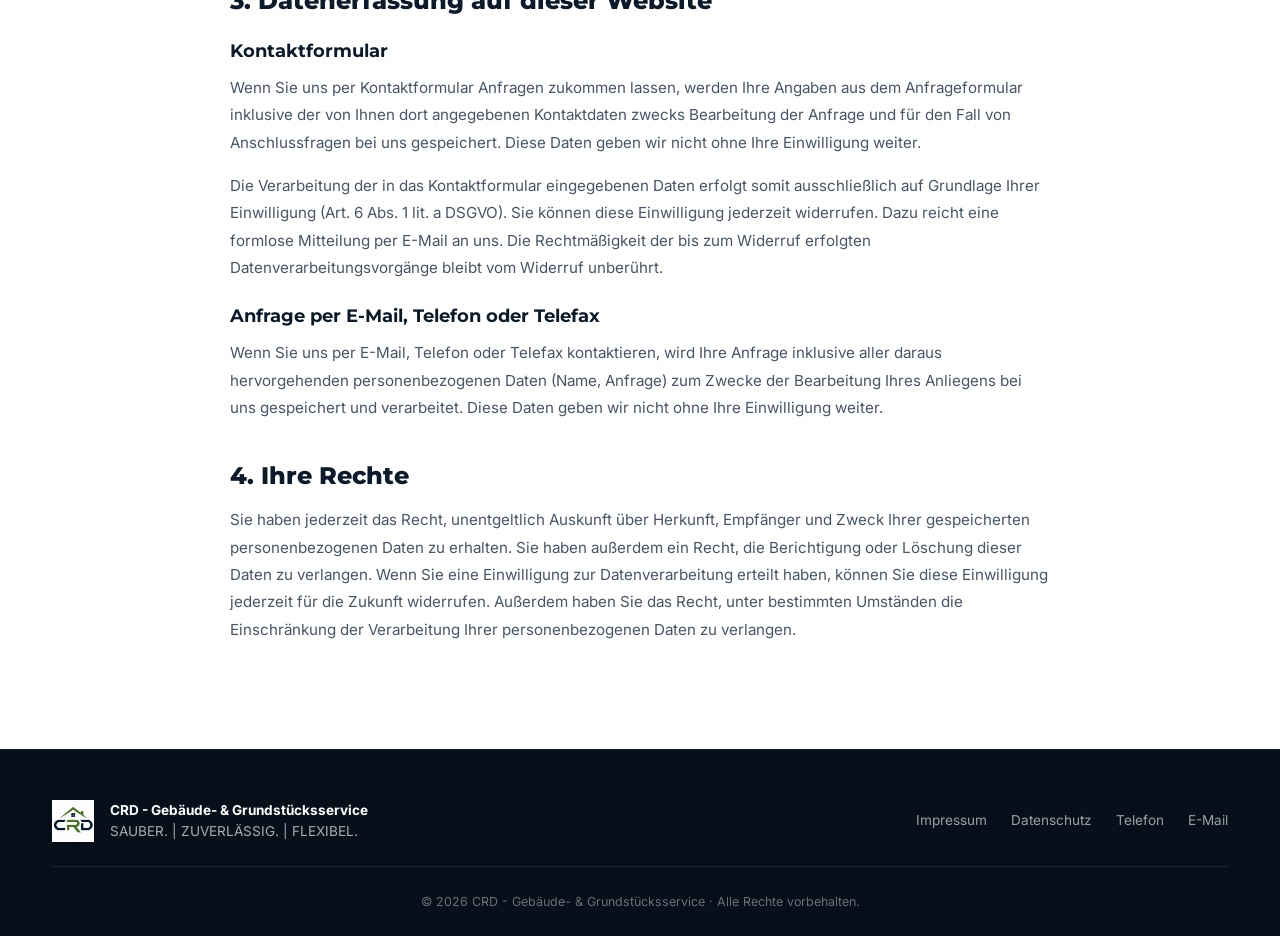
==== commit d1226784: "Add files via upload" ====
--- a/datenschutz.html
+++ b/datenschutz.html
@@ -38,7 +38,7 @@
         <span class="header__cta-icon-bg">
           <svg class="icon-svg icon-phone-blue" viewBox="0 0 24 24"><path d="M6.62 10.79c1.44 2.83 3.76 5.14 6.59 6.59l2.2-2.2c.27-.27.67-.36 1.02-.24 1.12.37 2.33.57 3.57.57.55 0 1 .45 1 1V20c0 .55-.45 1-1 1-9.39 0-17-7.61-17-17 0-.55.45-1 1-1h3.5c.55 0 1 .45 1 1 0 1.25.2 2.45.57 3.57.11.35.03.74-.25 1.02l-2.2 2.2z"/></svg>
         </span>
-        Jetzt anrufen: 0175 254 0966
+        Jetzt anrufen
       </a>
 
       <button class="header__hamburger" id="hamburger" aria-label="Menü öffnen" aria-expanded="false">
--- a/style.css
+++ b/style.css
@@ -941,6 +941,34 @@
   gap: 10px;
 }
 
+/* Compact service cards (homepage teaser) */
+.services__grid--compact {
+  grid-template-columns: repeat(auto-fill, minmax(300px, 1fr));
+}
+
+.service-card--compact {
+  padding: 28px 28px;
+  text-align: center;
+  align-items: center;
+  justify-content: space-between;
+  gap: 16px;
+}
+
+.service-card--compact .service-card__icon {
+  margin-bottom: 0;
+}
+
+.service-card--compact .service-card__title {
+  margin-bottom: 0;
+  font-size: 1.05rem;
+}
+
+.service-card--compact .service-card__footer {
+  margin-top: 0;
+  padding-top: 0;
+  border-top: none;
+}
+
 /* ============================================================
    JOBS SECTION (NEW)
    ============================================================ */
@@ -1193,6 +1221,41 @@
   background-repeat: no-repeat;
   background-position: right 14px center;
   padding-right: 40px;
+}
+
+/* Checkbox for consent */
+.form-checkbox-label {
+  display: flex;
+  align-items: flex-start;
+  gap: 10px;
+  font-size: 0.82rem;
+  font-weight: 400;
+  color: var(--clr-text-light);
+  line-height: 1.5;
+  cursor: pointer;
+}
+
+.form-checkbox-label input[type="checkbox"] {
+  width: 18px;
+  height: 18px;
+  margin-top: 2px;
+  flex-shrink: 0;
+  accent-color: var(--clr-accent);
+  cursor: pointer;
+}
+
+.form-checkbox-label a {
+  color: var(--clr-accent);
+  font-weight: 600;
+  text-decoration: underline;
+}
+
+.form-checkbox-label a:hover {
+  color: var(--clr-accent-dark);
+}
+
+.form-checkbox-label span span {
+  color: var(--clr-accent);
 }
 
 .form-submit {
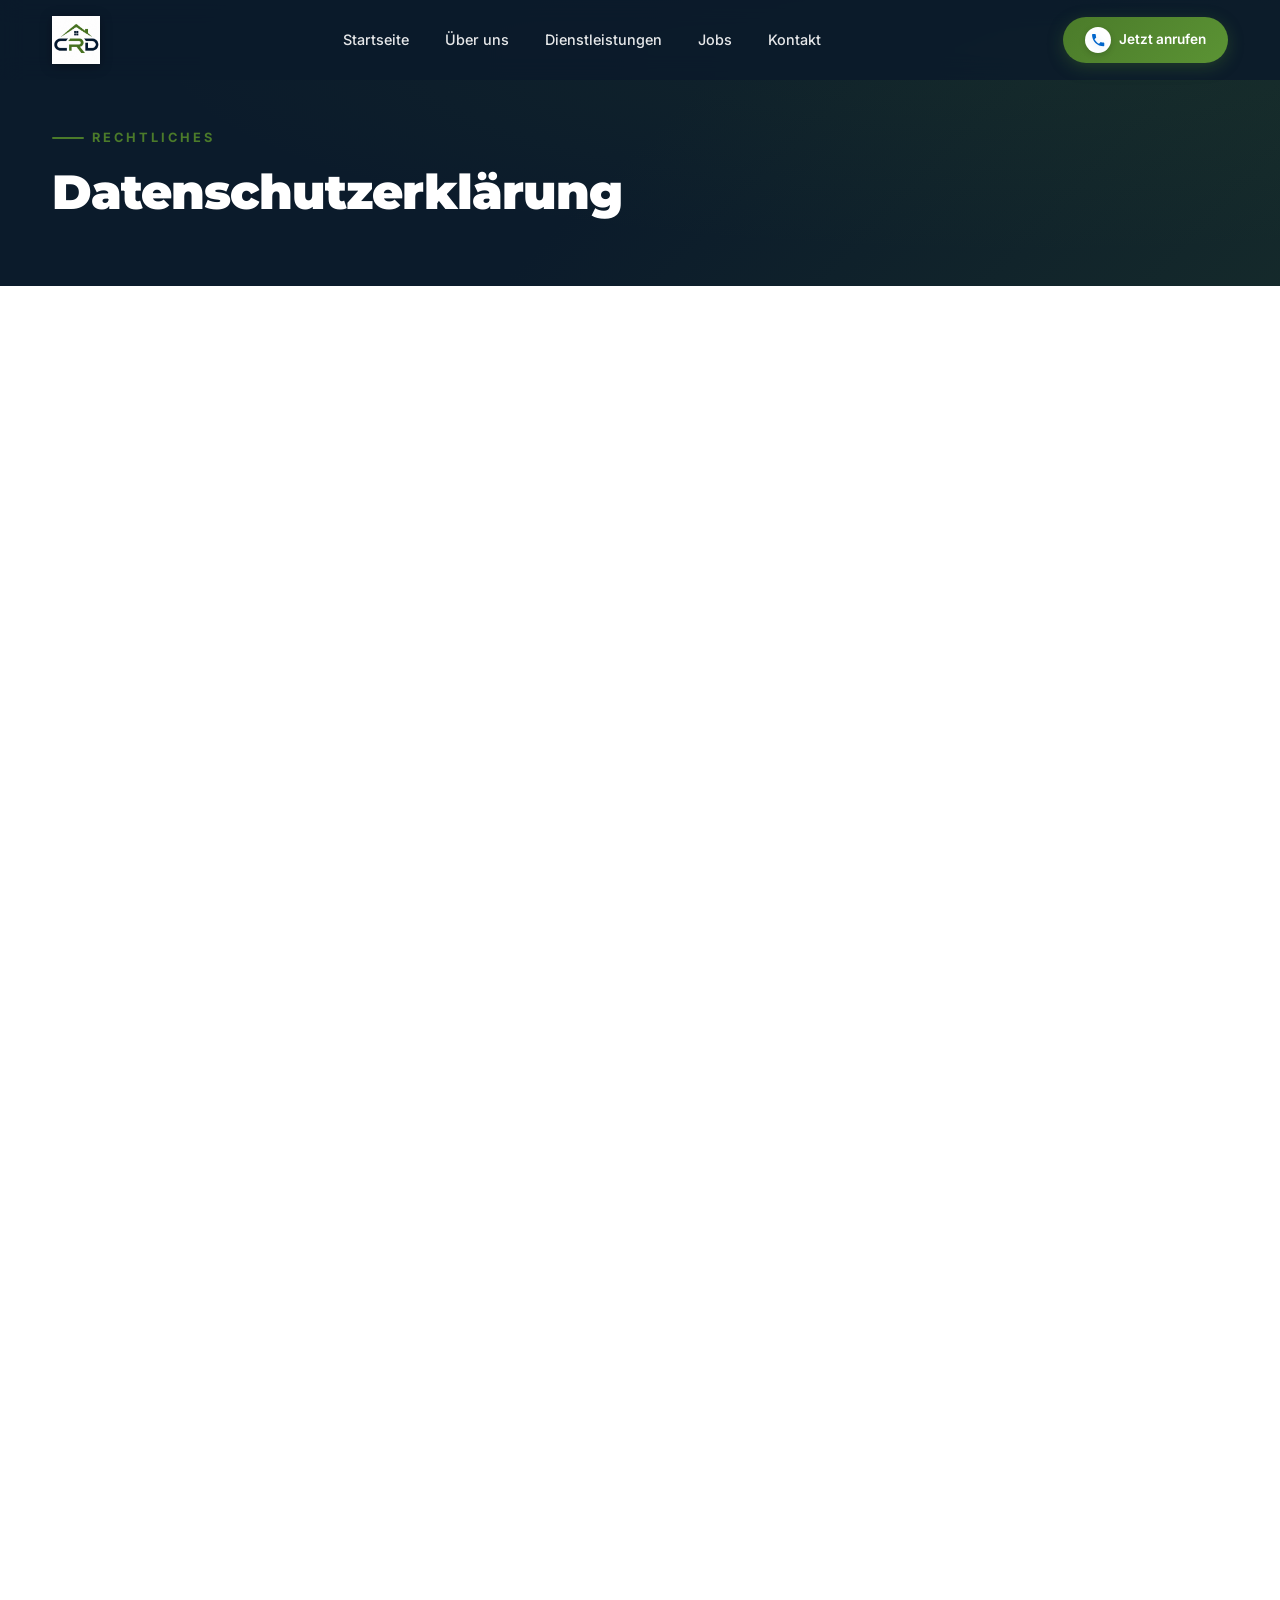
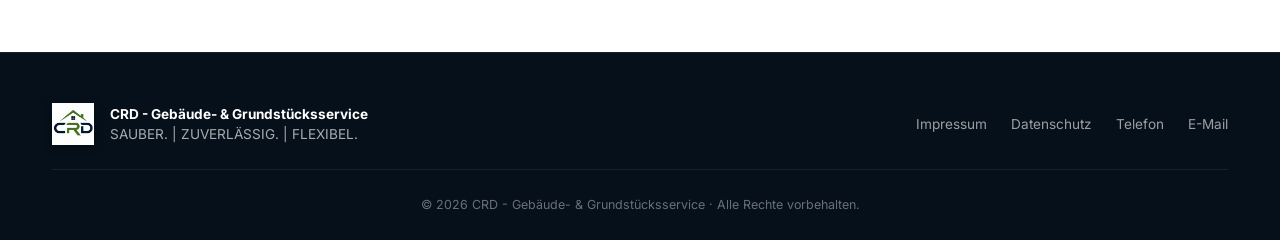
==== commit f9b018f3: "Update datenschutz.html" ====
--- a/datenschutz.html
+++ b/datenschutz.html
@@ -67,63 +67,183 @@
   <section class="legal-content">
     <div class="container">
       <div class="legal-content__inner reveal">
-        <h2>1. Datenschutz auf einen Blick</h2>
-        <h3>Allgemeine Hinweise</h3>
-        <p>
-          Die folgenden Hinweise geben einen einfachen Überblick darüber, was mit Ihren personenbezogenen Daten passiert, wenn Sie diese Website besuchen. Personenbezogene Daten sind alle Daten, mit denen Sie persönlich identifiziert werden können. Ausführliche Informationen zum Thema Datenschutz entnehmen Sie unserer unter diesem Text aufgeführten Datenschutzerklärung.
-        </p>
-
-        <h3>Datenerfassung auf dieser Website</h3>
-        <p>
-          <strong>Wer ist verantwortlich für die Datenerfassung auf dieser Website?</strong><br>
-          Die Datenverarbeitung auf dieser Website erfolgt durch den Websitebetreiber. Dessen Kontaktdaten können Sie dem Impressum dieser Website entnehmen.
-        </p>
-        <p>
-          <strong>Wie erfassen wir Ihre Daten?</strong><br>
-          Ihre Daten werden zum einen dadurch erhoben, dass Sie uns diese mitteilen. Hierbei kann es sich z. B. um Daten handeln, die Sie in unser Kontaktformular eingeben. Andere Daten werden automatisch oder nach Ihrer Einwilligung beim Besuch der Website durch unsere IT-Systeme erfasst. Das sind vor allem technische Daten (z. B. Internetbrowser, Betriebssystem oder Uhrzeit des Seitenaufrufs). Die Erfassung dieser Daten erfolgt automatisch, sobald Sie diese Website betreten.
-        </p>
-        <p>
-          <strong>Wofür nutzen wir Ihre Daten?</strong><br>
-          Ein Teil der Daten wird erhoben, um eine fehlerfreie Bereitstellung der Website zu gewährleisten. Andere Daten können zur Analyse Ihres Nutzerverhaltens verwendet werden.
-        </p>
-
-        <h2>2. Allgemeine Hinweise und Pflichtinformationen</h2>
-        <h3>Datenschutz</h3>
-        <p>
-          Der Betreiber dieser Seite nimmt den Schutz Ihrer persönlichen Daten sehr ernst. Wir behandeln Ihre personenbezogenen Daten vertraulich und entsprechend der gesetzlichen Datenschutzvorschriften sowie dieser Datenschutzerklärung.
-        </p>
-        <p>
-          Wenn Sie diese Website benutzen, werden verschiedene personenbezogene Daten erhoben. Personenbezogene Daten sind Daten, mit denen Sie persönlich identifiziert werden können. Die vorliegende Datenschutzerklärung erläutert, welche Daten wir erheben und wofür wir sie nutzen. Sie erläutert auch, wie und zu welchem Zweck das geschieht.
-        </p>
-
-        <h3>Hinweis zur verantwortlichen Stelle</h3>
-        <p>
-          Die verantwortliche Stelle für die Datenverarbeitung auf dieser Website ist:<br>
-          CRD - Gebäude- & Grundstücksservice<br>
-          Kanalstraße 3<br>
-          75173 Pforzheim<br>
-          Telefon: <a href="tel:+491752540966">+49 175 254 0966</a><br>
-          E-Mail: <a href="mailto:info@crd-reinigung.de">info@crd-reinigung.de</a>
-        </p>
-
-        <h2>3. Datenerfassung auf dieser Website</h2>
-        <h3>Kontaktformular</h3>
-        <p>
-          Wenn Sie uns per Kontaktformular Anfragen zukommen lassen, werden Ihre Angaben aus dem Anfrageformular inklusive der von Ihnen dort angegebenen Kontaktdaten zwecks Bearbeitung der Anfrage und für den Fall von Anschlussfragen bei uns gespeichert. Diese Daten geben wir nicht ohne Ihre Einwilligung weiter.
-        </p>
-        <p>
-          Die Verarbeitung der in das Kontaktformular eingegebenen Daten erfolgt somit ausschließlich auf Grundlage Ihrer Einwilligung (Art. 6 Abs. 1 lit. a DSGVO). Sie können diese Einwilligung jederzeit widerrufen. Dazu reicht eine formlose Mitteilung per E-Mail an uns. Die Rechtmäßigkeit der bis zum Widerruf erfolgten Datenverarbeitungsvorgänge bleibt vom Widerruf unberührt.
-        </p>
-
-        <h3>Anfrage per E-Mail, Telefon oder Telefax</h3>
-        <p>
-          Wenn Sie uns per E-Mail, Telefon oder Telefax kontaktieren, wird Ihre Anfrage inklusive aller daraus hervorgehenden personenbezogenen Daten (Name, Anfrage) zum Zwecke der Bearbeitung Ihres Anliegens bei uns gespeichert und verarbeitet. Diese Daten geben wir nicht ohne Ihre Einwilligung weiter.
-        </p>
-
-        <h2>4. Ihre Rechte</h2>
-        <p>
-          Sie haben jederzeit das Recht, unentgeltlich Auskunft über Herkunft, Empfänger und Zweck Ihrer gespeicherten personenbezogenen Daten zu erhalten. Sie haben außerdem ein Recht, die Berichtigung oder Löschung dieser Daten zu verlangen. Wenn Sie eine Einwilligung zur Datenverarbeitung erteilt haben, können Sie diese Einwilligung jederzeit für die Zukunft widerrufen. Außerdem haben Sie das Recht, unter bestimmten Umständen die Einschränkung der Verarbeitung Ihrer personenbezogenen Daten zu verlangen.
-        </p>
+       <h1>Datenschutz&shy;erkl&auml;rung</h1>
+<h2>1. Datenschutz auf einen Blick</h2>
+<h3>Allgemeine Hinweise</h3> <p>Die folgenden Hinweise geben einen einfachen &Uuml;berblick dar&uuml;ber,
+was mit Ihren personenbezogenen Daten passiert, wenn Sie diese Website besuchen. Personenbezogene Daten sind
+alle Daten, mit denen Sie pers&ouml;nlich identifiziert werden k&ouml;nnen. Ausf&uuml;hrliche Informationen zum
+Thema Datenschutz entnehmen Sie unserer unter diesem Text aufgef&uuml;hrten
+Datenschutzerkl&auml;rung.</p>
+<h3>Datenerfassung auf dieser Website</h3> <h4>Wer ist verantwortlich f&uuml;r die Datenerfassung auf dieser
+Website?</h4> <p>Die Datenverarbeitung auf dieser Website erfolgt durch den Websitebetreiber. Dessen
+Kontaktdaten k&ouml;nnen Sie dem Abschnitt &bdquo;Hinweis zur verantwortlichen Stelle&ldquo; in dieser
+Datenschutzerkl&auml;rung entnehmen.</p> <h4>Wie erfassen wir Ihre Daten?</h4> <p>Ihre Daten werden zum
+einen dadurch erhoben, dass Sie uns diese mitteilen. Hierbei kann es sich z.&nbsp;B. um Daten handeln, die Sie in ein
+Kontaktformular eingeben.</p> <p>Andere Daten werden automatisch oder nach Ihrer Einwilligung beim Besuch
+der Website durch unsere IT-Systeme erfasst. Das sind vor allem technische Daten (z.&nbsp;B. Internetbrowser,
+Betriebssystem oder Uhrzeit des Seitenaufrufs). Die Erfassung dieser Daten erfolgt automatisch, sobald Sie diese
+Website betreten.</p> <h4>Wof&uuml;r nutzen wir Ihre Daten?</h4> <p>Ein Teil der Daten wird erhoben, um eine
+fehlerfreie Bereitstellung der Website zu gew&auml;hrleisten. Andere Daten k&ouml;nnen zur Analyse Ihres
+Nutzerverhaltens verwendet werden. Sofern &uuml;ber die Website Vertr&auml;ge geschlossen oder angebahnt
+werden k&ouml;nnen, werden die &uuml;bermittelten Daten auch f&uuml;r Vertragsangebote, Bestellungen oder
+sonstige Auftragsanfragen verarbeitet.</p> <h4>Welche Rechte haben Sie bez&uuml;glich Ihrer Daten?</h4>
+<p>Sie haben jederzeit das Recht, unentgeltlich Auskunft &uuml;ber Herkunft, Empf&auml;nger und Zweck Ihrer
+gespeicherten personenbezogenen Daten zu erhalten. Sie haben au&szlig;erdem ein Recht, die Berichtigung oder
+L&ouml;schung dieser Daten zu verlangen. Wenn Sie eine Einwilligung zur Datenverarbeitung erteilt haben,
+k&ouml;nnen Sie diese Einwilligung jederzeit f&uuml;r die Zukunft widerrufen. Au&szlig;erdem haben Sie das Recht,
+unter bestimmten Umst&auml;nden die Einschr&auml;nkung der Verarbeitung Ihrer personenbezogenen Daten zu
+verlangen. Des Weiteren steht Ihnen ein Beschwerderecht bei der zust&auml;ndigen Aufsichtsbeh&ouml;rde
+zu.</p> <p>Hierzu sowie zu weiteren Fragen zum Thema Datenschutz k&ouml;nnen Sie sich jederzeit an uns
+wenden.</p>
+<h2>2. Hosting</h2>
+<p>Wir hosten die Inhalte unserer Website bei folgendem Anbieter:</p>
+<h3>Strato</h3> <p>Anbieter ist die Strato AG, Otto-Ostrowski-Stra&szlig;e 7, 10249 Berlin (nachfolgend
+&bdquo;Strato&ldquo;). Wenn Sie unsere Website besuchen, erfasst Strato verschiedene Logfiles inklusive Ihrer IP-
+Adressen.</p> <p>Weitere Informationen entnehmen Sie der Datenschutzerkl&auml;rung von Strato: <a
+href="https://www.strato.de/datenschutz/" target="_blank" rel="noopener
+noreferrer">https://www.strato.de/datenschutz/</a>.</p> <p>Die Verwendung von Strato erfolgt auf Grundlage
+von Art. 6 Abs. 1 lit. f DSGVO. Wir haben ein berechtigtes Interesse an einer m&ouml;glichst zuverl&auml;ssigen
+Darstellung unserer Website. Sofern eine entsprechende Einwilligung abgefragt wurde, erfolgt die Verarbeitung
+ausschlie&szlig;lich auf Grundlage von Art. 6 Abs. 1 lit. a DSGVO und &sect; 25 Abs. 1 TDDDG, soweit die
+Einwilligung die Speicherung von Cookies oder den Zugriff auf Informationen im Endger&auml;t des Nutzers
+(z.&nbsp;B. Device-Fingerprinting) im Sinne des TDDDG umfasst. Die Einwilligung ist jederzeit widerrufbar.</p>
+<h2>3. Allgemeine Hinweise und Pflicht&shy;informationen</h2>
+<h3>Datenschutz</h3> <p>Die Betreiber dieser Seiten nehmen den Schutz Ihrer pers&ouml;nlichen Daten sehr
+ernst. Wir behandeln Ihre personenbezogenen Daten vertraulich und entsprechend den gesetzlichen
+Datenschutzvorschriften sowie dieser Datenschutzerkl&auml;rung.</p> <p>Wenn Sie diese Website benutzen,
+werden verschiedene personenbezogene Daten erhoben. Personenbezogene Daten sind Daten, mit denen Sie
+pers&ouml;nlich identifiziert werden k&ouml;nnen. Die vorliegende Datenschutzerkl&auml;rung erl&auml;utert,
+welche Daten wir erheben und wof&uuml;r wir sie nutzen. Sie erl&auml;utert auch, wie und zu welchem Zweck das
+geschieht.</p> <p>Wir weisen darauf hin, dass die Daten&uuml;bertragung im Internet (z.&nbsp;B. bei der
+Kommunikation per E-Mail) Sicherheitsl&uuml;cken aufweisen kann. Ein l&uuml;ckenloser Schutz der Daten vor
+dem Zugriff durch Dritte ist nicht m&ouml;glich.</p>
+<h3>Hinweis zur verantwortlichen Stelle</h3> <p>Die verantwortliche Stelle f&uuml;r die Datenverarbeitung auf
+dieser Website ist:</p> <p>CRD Geb&auml;ude- &amp; Grundst&uuml;cksservice<br />
+Kanalstra&szlig;e 3 <br />
+75173 Pforzheim</p>
+<p>Telefon: +491752540966<br />
+E-Mail: info@crd-reinigung.de</p>
+ <p>Verantwortliche Stelle ist die nat&uuml;rliche oder juristische Person, die allein oder gemeinsam mit anderen
+&uuml;ber die Zwecke und Mittel der Verarbeitung von personenbezogenen Daten (z.&nbsp;B. Namen, E-Mail-
+Adressen o. &Auml;.) entscheidet.</p>
+<h3>Speicherdauer</h3> <p>Soweit innerhalb dieser Datenschutzerkl&auml;rung keine speziellere Speicherdauer
+genannt wurde, verbleiben Ihre personenbezogenen Daten bei uns, bis der Zweck f&uuml;r die Datenverarbeitung
+entf&auml;llt. Wenn Sie ein berechtigtes L&ouml;schersuchen geltend machen oder eine Einwilligung zur
+Datenverarbeitung widerrufen, werden Ihre Daten gel&ouml;scht, sofern wir keine anderen rechtlich
+zul&auml;ssigen Gr&uuml;nde f&uuml;r die Speicherung Ihrer personenbezogenen Daten haben (z.&nbsp;B. steuer-
+oder handelsrechtliche Aufbewahrungsfristen); im letztgenannten Fall erfolgt die L&ouml;schung nach Fortfall
+dieser Gr&uuml;nde.</p>
+<h3>Allgemeine Hinweise zu den Rechtsgrundlagen der Datenverarbeitung auf dieser Website</h3> <p>Sofern Sie
+in die Datenverarbeitung eingewilligt haben, verarbeiten wir Ihre personenbezogenen Daten auf Grundlage von Art.
+6 Abs. 1 lit. a DSGVO bzw. Art. 9 Abs. 2 lit. a DSGVO, sofern besondere Datenkategorien nach Art. 9 Abs. 1 DSGVO
+verarbeitet werden. Im Falle einer ausdr&uuml;cklichen Einwilligung in die &Uuml;bertragung personenbezogener
+Daten in Drittstaaten erfolgt die Datenverarbeitung au&szlig;erdem auf Grundlage von Art. 49 Abs. 1 lit. a DSGVO.
+Sofern Sie in die Speicherung von Cookies oder in den Zugriff auf Informationen in Ihr Endger&auml;t (z.&nbsp;B. via
+Device-Fingerprinting) eingewilligt haben, erfolgt die Datenverarbeitung zus&auml;tzlich auf Grundlage von &sect;
+25 Abs. 1 TDDDG. Die Einwilligung ist jederzeit widerrufbar. Sind Ihre Daten zur Vertragserf&uuml;llung oder zur
+Durchf&uuml;hrung vorvertraglicher Ma&szlig;nahmen erforderlich, verarbeiten wir Ihre Daten auf Grundlage des
+Art. 6 Abs. 1 lit. b DSGVO. Des Weiteren verarbeiten wir Ihre Daten, sofern diese zur Erf&uuml;llung einer
+rechtlichen Verpflichtung erforderlich sind, auf Grundlage von Art. 6 Abs. 1 lit. c DSGVO. Die Datenverarbeitung
+kann ferner auf Grundlage unseres berechtigten Interesses nach Art. 6 Abs. 1 lit. f DSGVO erfolgen. &Uuml;ber die
+jeweils im Einzelfall einschl&auml;gigen Rechtsgrundlagen wird in den folgenden Abs&auml;tzen dieser
+Datenschutzerkl&auml;rung informiert.</p>
+<h3>Empf&auml;nger von personenbezogenen Daten</h3> <p>Im Rahmen unserer Gesch&auml;ftst&auml;tigkeit
+arbeiten wir mit verschiedenen externen Stellen zusammen. Dabei ist teilweise auch eine &Uuml;bermittlung von
+personenbezogenen Daten an diese externen Stellen erforderlich. Wir geben personenbezogene Daten nur dann an
+externe Stellen weiter, wenn dies im Rahmen einer Vertragserf&uuml;llung erforderlich ist, wenn wir gesetzlich
+hierzu verpflichtet sind (z.&nbsp;B. Weitergabe von Daten an Steuerbeh&ouml;rden), wenn wir ein berechtigtes
+Interesse nach Art. 6 Abs. 1 lit. f DSGVO an der Weitergabe haben oder wenn eine sonstige Rechtsgrundlage die
+Datenweitergabe erlaubt. Beim Einsatz von Auftragsverarbeitern geben wir personenbezogene Daten unserer
+Kunden nur auf Grundlage eines g&uuml;ltigen Vertrags &uuml;ber Auftragsverarbeitung weiter. Im Falle einer
+gemeinsamen Verarbeitung wird ein Vertrag &uuml;ber gemeinsame Verarbeitung geschlossen.</p>
+<h3>Widerruf Ihrer Einwilligung zur Datenverarbeitung</h3> <p>Viele Datenverarbeitungsvorg&auml;nge sind
+nur mit Ihrer ausdr&uuml;cklichen Einwilligung m&ouml;glich. Sie k&ouml;nnen eine bereits erteilte Einwilligung
+jederzeit widerrufen. Die Rechtm&auml;&szlig;igkeit der bis zum Widerruf erfolgten Datenverarbeitung bleibt vom
+Widerruf unber&uuml;hrt.</p>
+<h3>Widerspruchsrecht gegen die Datenerhebung in besonderen F&auml;llen sowie gegen Direktwerbung (Art. 21
+DSGVO)</h3> <p>WENN DIE DATENVERARBEITUNG AUF GRUNDLAGE VON ART. 6 ABS. 1 LIT. E ODER F
+DSGVO ERFOLGT, HABEN SIE JEDERZEIT DAS RECHT, AUS GR&Uuml;NDEN, DIE SICH AUS IHRER
+BESONDEREN SITUATION ERGEBEN, GEGEN DIE VERARBEITUNG IHRER PERSONENBEZOGENEN DATEN
+WIDERSPRUCH EINZULEGEN; DIES GILT AUCH F&Uuml;R EIN AUF DIESE BESTIMMUNGEN GEST&Uuml;TZTES
+PROFILING. DIE JEWEILIGE RECHTSGRUNDLAGE, AUF DENEN EINE VERARBEITUNG BERUHT, ENTNEHMEN
+SIE DIESER DATENSCHUTZERKL&Auml;RUNG. WENN SIE WIDERSPRUCH EINLEGEN, WERDEN WIR IHRE
+BETROFFENEN PERSONENBEZOGENEN DATEN NICHT MEHR VERARBEITEN, ES SEI DENN, WIR
+K&Ouml;NNEN ZWINGENDE SCHUTZW&Uuml;RDIGE GR&Uuml;NDE F&Uuml;R DIE VERARBEITUNG
+NACHWEISEN, DIE IHRE INTERESSEN, RECHTE UND FREIHEITEN &Uuml;BERWIEGEN ODER DIE
+VERARBEITUNG DIENT DER GELTENDMACHUNG, AUS&Uuml;BUNG ODER VERTEIDIGUNG VON
+RECHTSANSPR&Uuml;CHEN (WIDERSPRUCH NACH ART. 21 ABS. 1 DSGVO).</p> <p>WERDEN IHRE
+PERSONENBEZOGENEN DATEN VERARBEITET, UM DIREKTWERBUNG ZU BETREIBEN, SO HABEN SIE DAS
+RECHT, JEDERZEIT WIDERSPRUCH GEGEN DIE VERARBEITUNG SIE BETREFFENDER PERSONENBEZOGENER
+DATEN ZUM ZWECKE DERARTIGER WERBUNG EINZULEGEN; DIES GILT AUCH F&Uuml;R DAS PROFILING,
+SOWEIT ES MIT SOLCHER DIREKTWERBUNG IN VERBINDUNG STEHT. WENN SIE WIDERSPRECHEN,
+WERDEN IHRE PERSONENBEZOGENEN DATEN ANSCHLIESSEND NICHT MEHR ZUM ZWECKE DER
+DIREKTWERBUNG VERWENDET (WIDERSPRUCH NACH ART. 21 ABS. 2 DSGVO).</p>
+<h3>Beschwerde&shy;recht bei der zust&auml;ndigen Aufsichts&shy;beh&ouml;rde</h3> <p>Im Falle von
+Verst&ouml;&szlig;en gegen die DSGVO steht den Betroffenen ein Beschwerderecht bei einer
+Aufsichtsbeh&ouml;rde, insbesondere in dem Mitgliedstaat ihres gew&ouml;hnlichen Aufenthalts, ihres
+Arbeitsplatzes oder des Orts des mutma&szlig;lichen Versto&szlig;es zu. Das Beschwerderecht besteht
+unbeschadet anderweitiger verwaltungsrechtlicher oder gerichtlicher Rechtsbehelfe.</p>
+<h3>Recht auf Daten&shy;&uuml;bertrag&shy;barkeit</h3> <p>Sie haben das Recht, Daten, die wir auf Grundlage
+Ihrer Einwilligung oder in Erf&uuml;llung eines Vertrags automatisiert verarbeiten, an sich oder an einen Dritten in
+einem g&auml;ngigen, maschinenlesbaren Format aush&auml;ndigen zu lassen. Sofern Sie die direkte
+&Uuml;bertragung der Daten an einen anderen Verantwortlichen verlangen, erfolgt dies nur, soweit es technisch
+machbar ist.</p>
+<h3>Auskunft, Berichtigung und L&ouml;schung</h3> <p>Sie haben im Rahmen der geltenden gesetzlichen
+Bestimmungen jederzeit das Recht auf unentgeltliche Auskunft &uuml;ber Ihre gespeicherten personenbezogenen
+Daten, deren Herkunft und Empf&auml;nger und den Zweck der Datenverarbeitung und ggf. ein Recht auf
+Berichtigung oder L&ouml;schung dieser Daten. Hierzu sowie zu weiteren Fragen zum Thema personenbezogene
+Daten k&ouml;nnen Sie sich jederzeit an uns wenden.</p>
+<h3>Recht auf Einschr&auml;nkung der Verarbeitung</h3> <p>Sie haben das Recht, die Einschr&auml;nkung der
+Verarbeitung Ihrer personenbezogenen Daten zu verlangen. Hierzu k&ouml;nnen Sie sich jederzeit an uns wenden.
+Das Recht auf Einschr&auml;nkung der Verarbeitung besteht in folgenden F&auml;llen:</p> <ul> <li>Wenn Sie die
+Richtigkeit Ihrer bei uns gespeicherten personenbezogenen Daten bestreiten, ben&ouml;tigen wir in der Regel Zeit,
+um dies zu &uuml;berpr&uuml;fen. F&uuml;r die Dauer der Pr&uuml;fung haben Sie das Recht, die
+Einschr&auml;nkung der Verarbeitung Ihrer personenbezogenen Daten zu verlangen.</li> <li>Wenn die
+Verarbeitung Ihrer personenbezogenen Daten unrechtm&auml;&szlig;ig geschah/geschieht, k&ouml;nnen Sie statt
+der L&ouml;schung die Einschr&auml;nkung der Datenverarbeitung verlangen.</li> <li>Wenn wir Ihre
+personenbezogenen Daten nicht mehr ben&ouml;tigen, Sie sie jedoch zur Aus&uuml;bung, Verteidigung oder
+Geltendmachung von Rechtsanspr&uuml;chen ben&ouml;tigen, haben Sie das Recht, statt der L&ouml;schung die
+Einschr&auml;nkung der Verarbeitung Ihrer personenbezogenen Daten zu verlangen.</li> <li>Wenn Sie einen
+Widerspruch nach Art. 21 Abs. 1 DSGVO eingelegt haben, muss eine Abw&auml;gung zwischen Ihren und unseren
+Interessen vorgenommen werden. Solange noch nicht feststeht, wessen Interessen &uuml;berwiegen, haben Sie das
+Recht, die Einschr&auml;nkung der Verarbeitung Ihrer personenbezogenen Daten zu verlangen.</li> </ul>
+<p>Wenn Sie die Verarbeitung Ihrer personenbezogenen Daten eingeschr&auml;nkt haben, d&uuml;rfen diese
+Daten &ndash; von ihrer Speicherung abgesehen &ndash; nur mit Ihrer Einwilligung oder zur Geltendmachung,
+Aus&uuml;bung oder Verteidigung von Rechtsanspr&uuml;chen oder zum Schutz der Rechte einer anderen
+nat&uuml;rlichen oder juristischen Person oder aus Gr&uuml;nden eines wichtigen &ouml;ffentlichen Interesses der
+Europ&auml;ischen Union oder eines Mitgliedstaats verarbeitet werden.</p>
+<h3>Widerspruch gegen Werbe-E-Mails</h3> <p>Der Nutzung von im Rahmen der Impressumspflicht
+ver&ouml;ffentlichten Kontaktdaten zur &Uuml;bersendung von nicht ausdr&uuml;cklich angeforderter Werbung
+und Informationsmaterialien wird hiermit widersprochen. Die Betreiber der Seiten behalten sich ausdr&uuml;cklich
+rechtliche Schritte im Falle der unverlangten Zusendung von Werbeinformationen, etwa durch Spam-E-Mails,
+vor.</p>
+<h2>4. Datenerfassung auf dieser Website</h2>
+<h3>Kontaktformular</h3> <p>Wenn Sie uns per Kontaktformular Anfragen zukommen lassen, werden Ihre
+Angaben aus dem Anfrageformular inklusive der von Ihnen dort angegebenen Kontaktdaten zwecks Bearbeitung
+der Anfrage und f&uuml;r den Fall von Anschlussfragen bei uns gespeichert. Diese Daten geben wir nicht ohne Ihre
+Einwilligung weiter.</p> <p>Die Verarbeitung dieser Daten erfolgt auf Grundlage von Art. 6 Abs. 1 lit. b DSGVO,
+sofern Ihre Anfrage mit der Erf&uuml;llung eines Vertrags zusammenh&auml;ngt oder zur Durchf&uuml;hrung
+vorvertraglicher Ma&szlig;nahmen erforderlich ist. In allen &uuml;brigen F&auml;llen beruht die Verarbeitung auf
+unserem berechtigten Interesse an der effektiven Bearbeitung der an uns gerichteten Anfragen (Art. 6 Abs. 1 lit. f
+DSGVO) oder auf Ihrer Einwilligung (Art. 6 Abs. 1 lit. a DSGVO) sofern diese abgefragt wurde; die Einwilligung ist
+jederzeit widerrufbar.</p> <p>Die von Ihnen im Kontaktformular eingegebenen Daten verbleiben bei uns, bis Sie
+uns zur L&ouml;schung auffordern, Ihre Einwilligung zur Speicherung widerrufen oder der Zweck f&uuml;r die
+Datenspeicherung entf&auml;llt (z.&nbsp;B. nach abgeschlossener Bearbeitung Ihrer Anfrage). Zwingende
+gesetzliche Bestimmungen &ndash; insbesondere Aufbewahrungsfristen &ndash; bleiben unber&uuml;hrt.</p>
+<h3>Anfrage per E-Mail, Telefon oder Telefax</h3> <p>Wenn Sie uns per E-Mail, Telefon oder Telefax
+kontaktieren, wird Ihre Anfrage inklusive aller daraus hervorgehenden personenbezogenen Daten (Name, Anfrage)
+zum Zwecke der Bearbeitung Ihres Anliegens bei uns gespeichert und verarbeitet. Diese Daten geben wir nicht ohne
+Ihre Einwilligung weiter.</p> <p>Die Verarbeitung dieser Daten erfolgt auf Grundlage von Art. 6 Abs. 1 lit. b
+DSGVO, sofern Ihre Anfrage mit der Erf&uuml;llung eines Vertrags zusammenh&auml;ngt oder zur
+Durchf&uuml;hrung vorvertraglicher Ma&szlig;nahmen erforderlich ist. In allen &uuml;brigen F&auml;llen beruht
+die Verarbeitung auf unserem berechtigten Interesse an der effektiven Bearbeitung der an uns gerichteten
+Anfragen (Art. 6 Abs. 1 lit. f DSGVO) oder auf Ihrer Einwilligung (Art. 6 Abs. 1 lit. a DSGVO) sofern diese abgefragt
+wurde; die Einwilligung ist jederzeit widerrufbar.</p> <p>Die von Ihnen an uns per Kontaktanfragen
+&uuml;bersandten Daten verbleiben bei uns, bis Sie uns zur L&ouml;schung auffordern, Ihre Einwilligung zur
+Speicherung widerrufen oder der Zweck f&uuml;r die Datenspeicherung entf&auml;llt (z.&nbsp;B. nach
+abgeschlossener Bearbeitung Ihres Anliegens). Zwingende gesetzliche Bestimmungen &ndash; insbesondere
+gesetzliche Aufbewahrungsfristen &ndash; bleiben unber&uuml;hrt.</p>
+<p>Quelle: <a href="https://www.e-recht24.de">https://www.e-recht24.de</a></p>
       </div>
     </div>
   </section>
@@ -155,4 +275,4 @@
   <!-- JavaScript -->
   <script src="script.js"></script>
 </body>
-</html>+</html>
